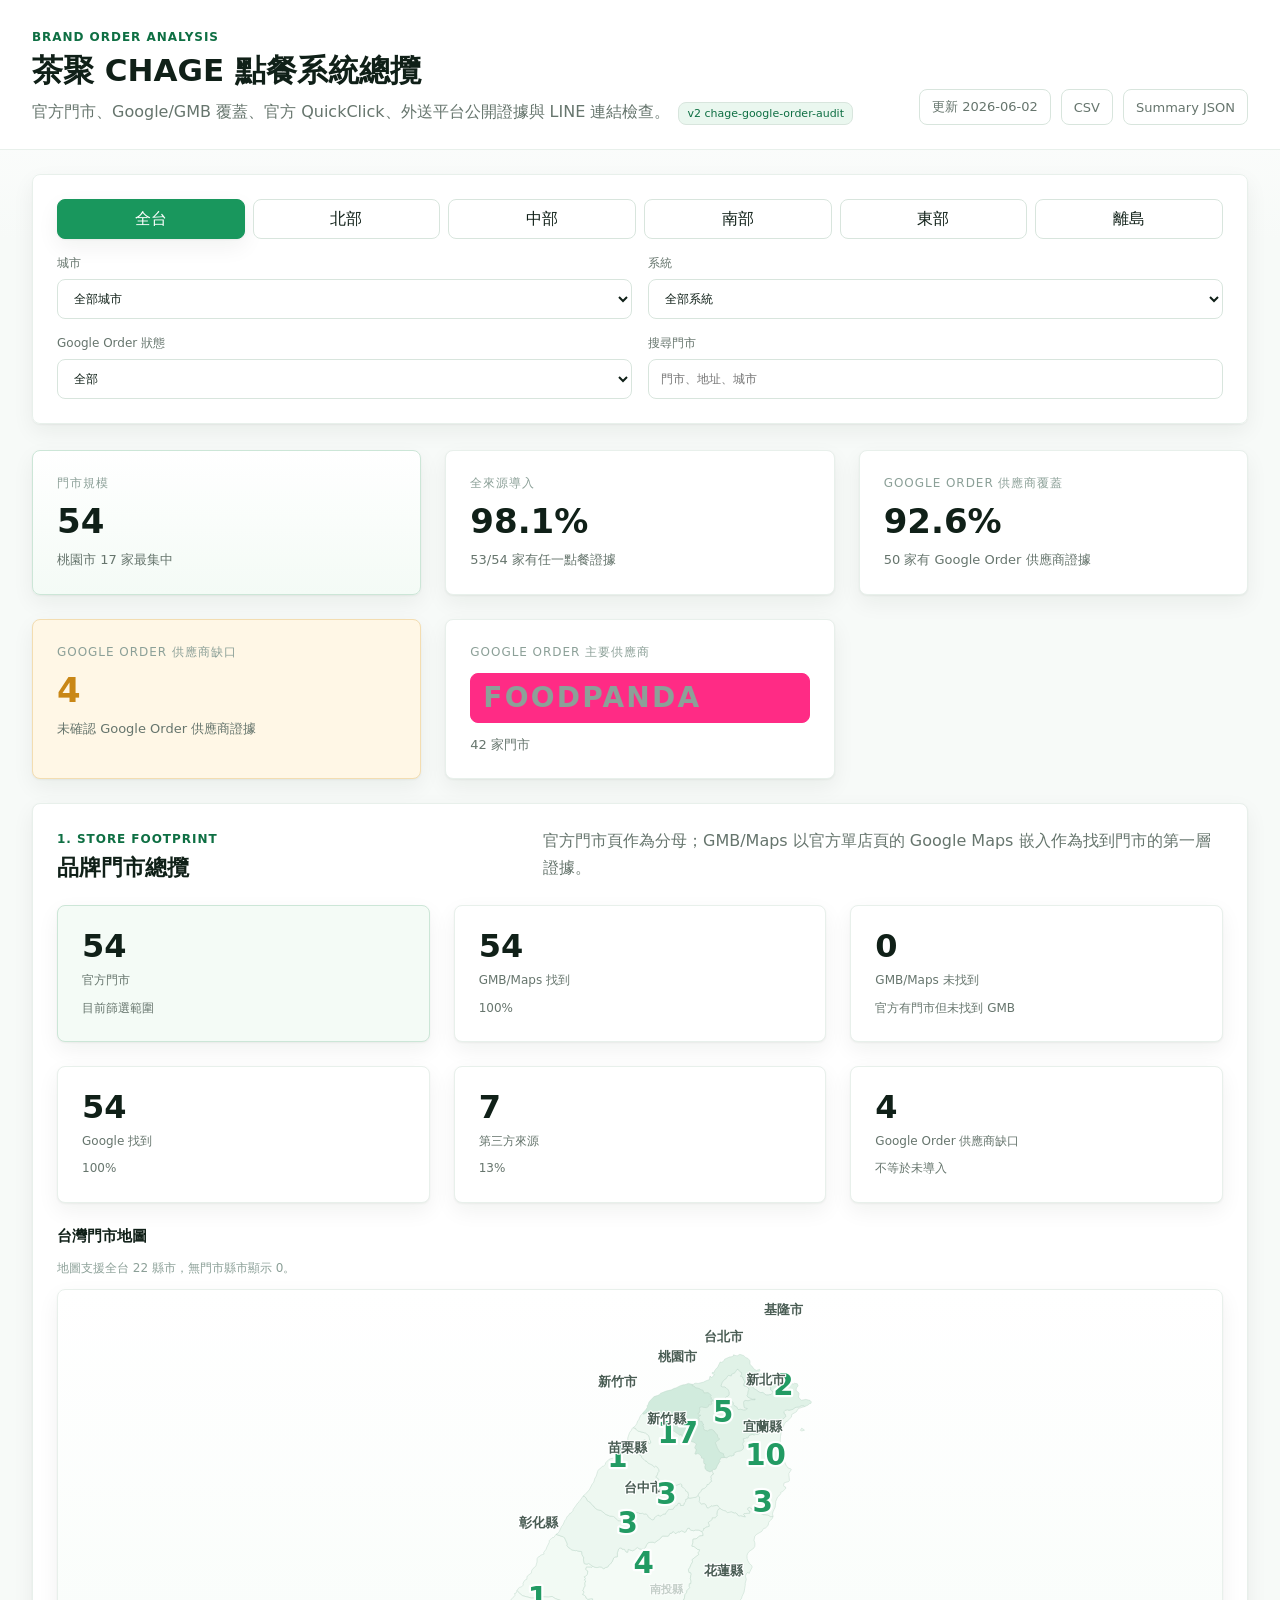
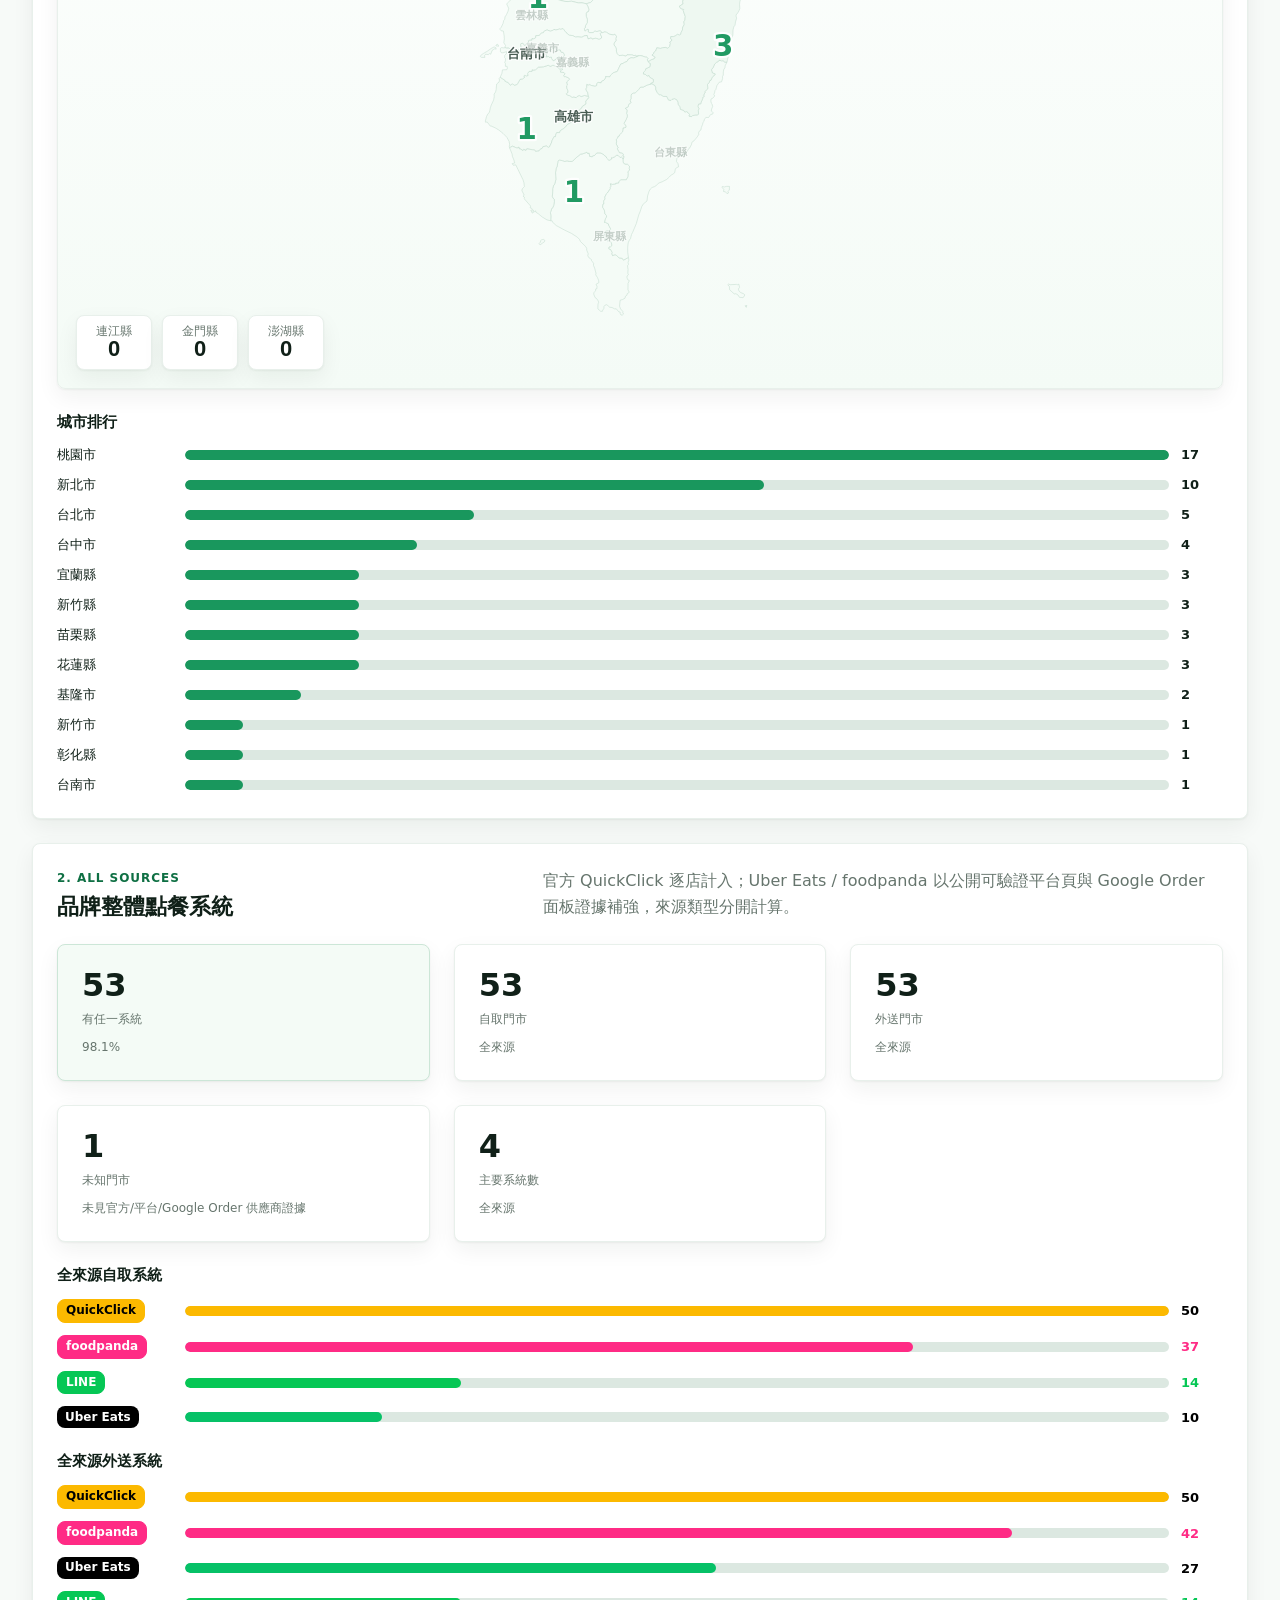
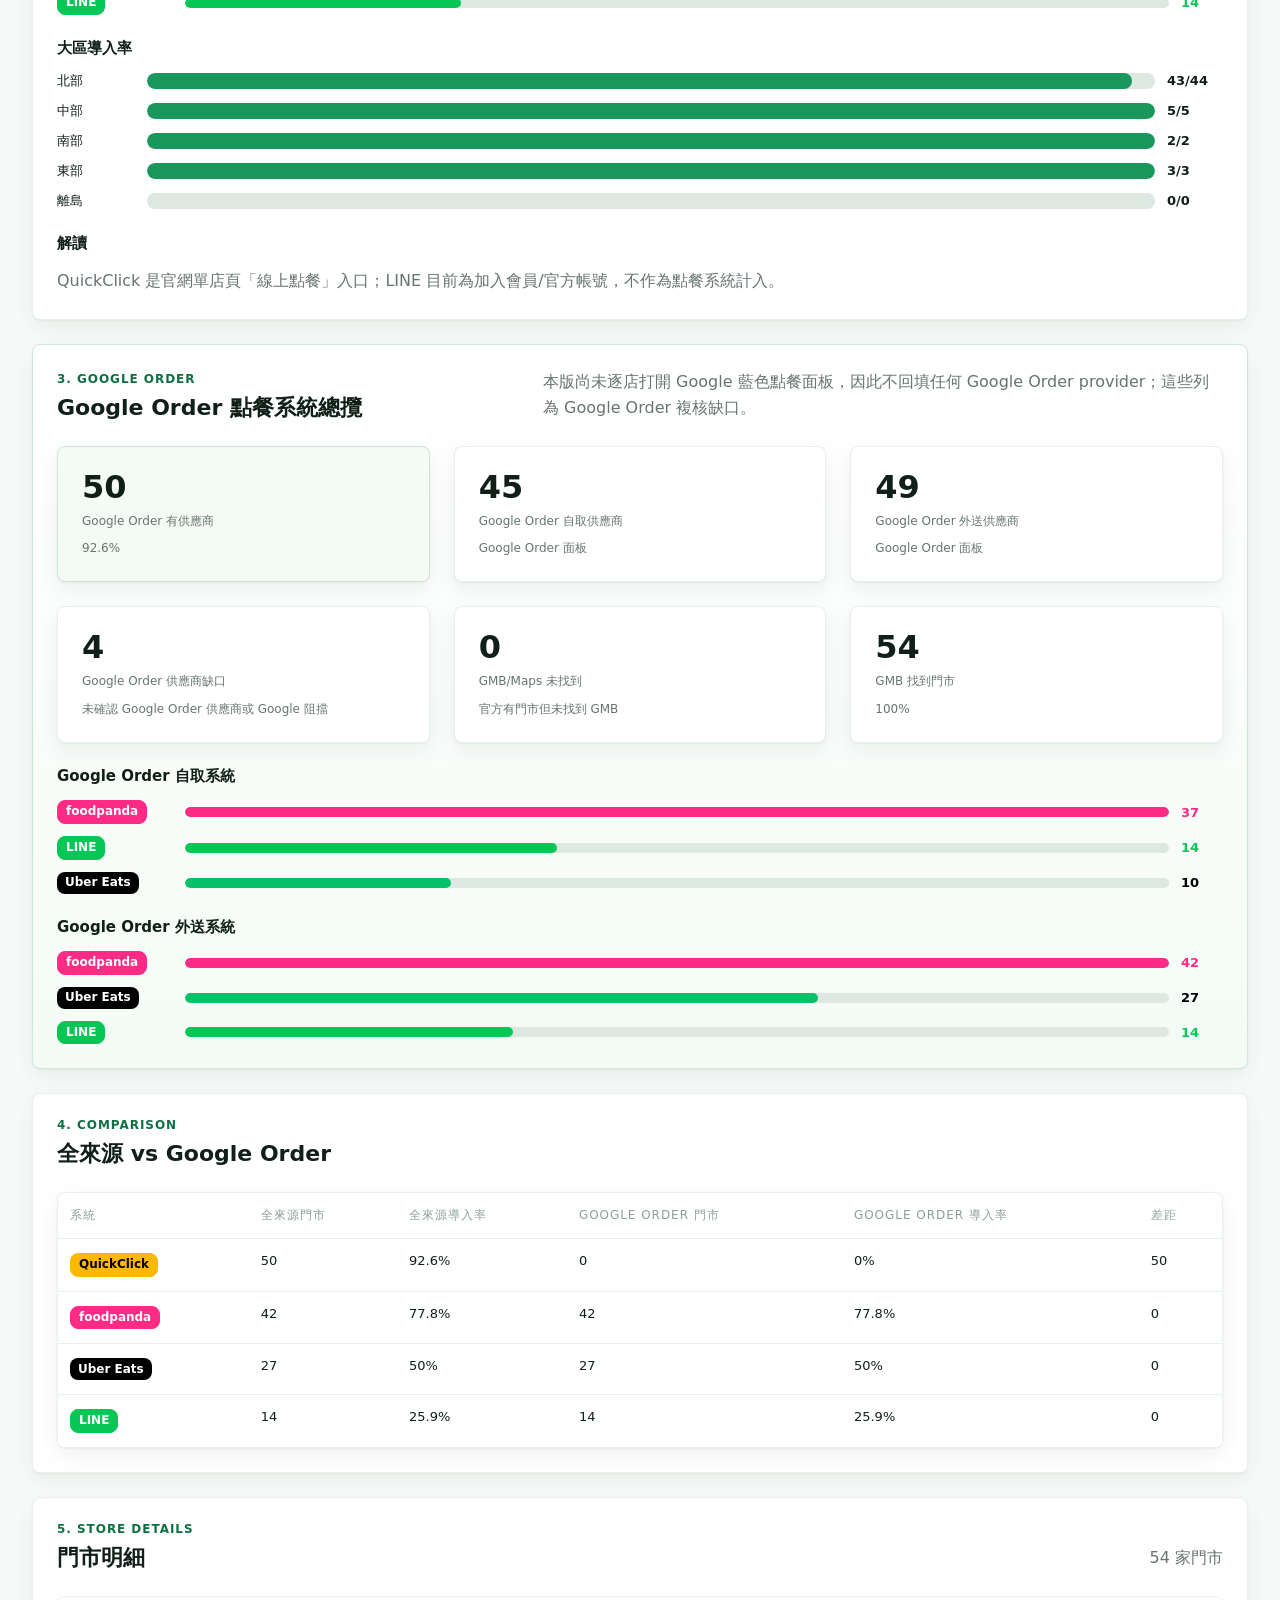
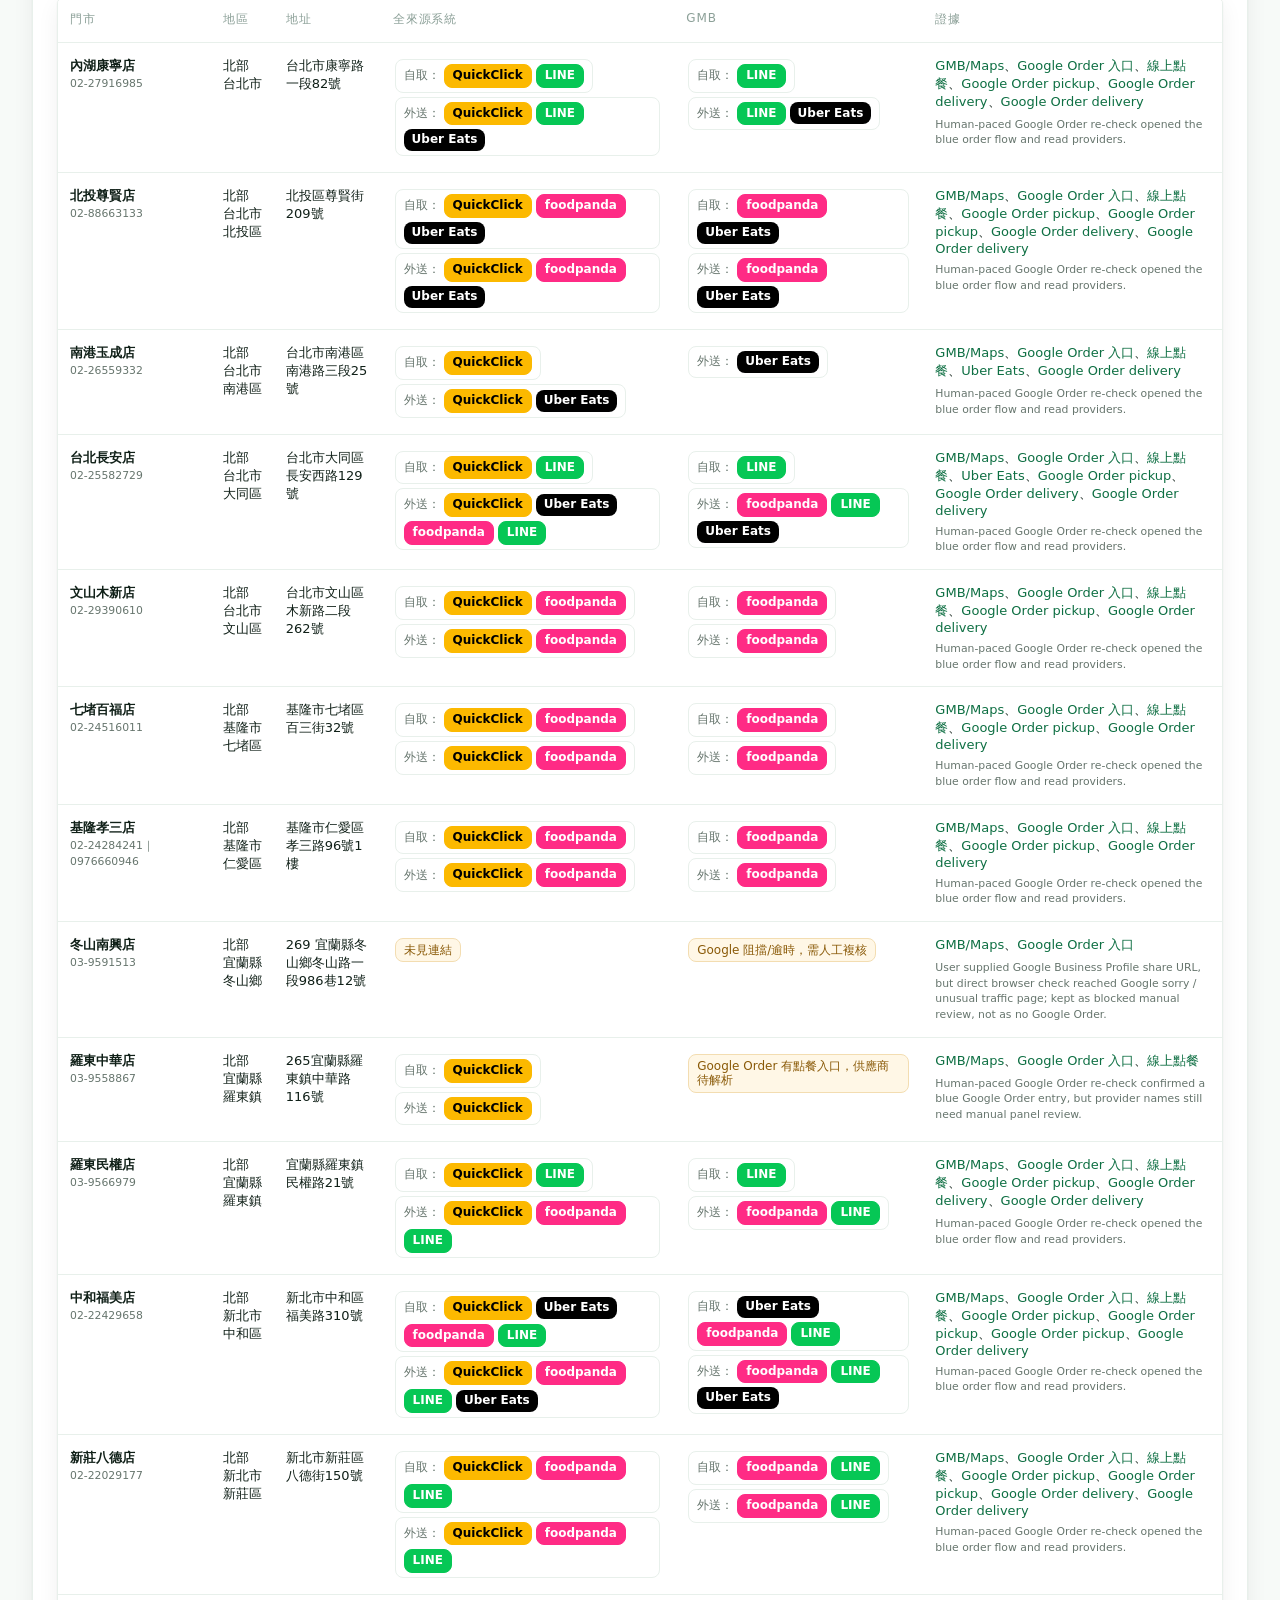
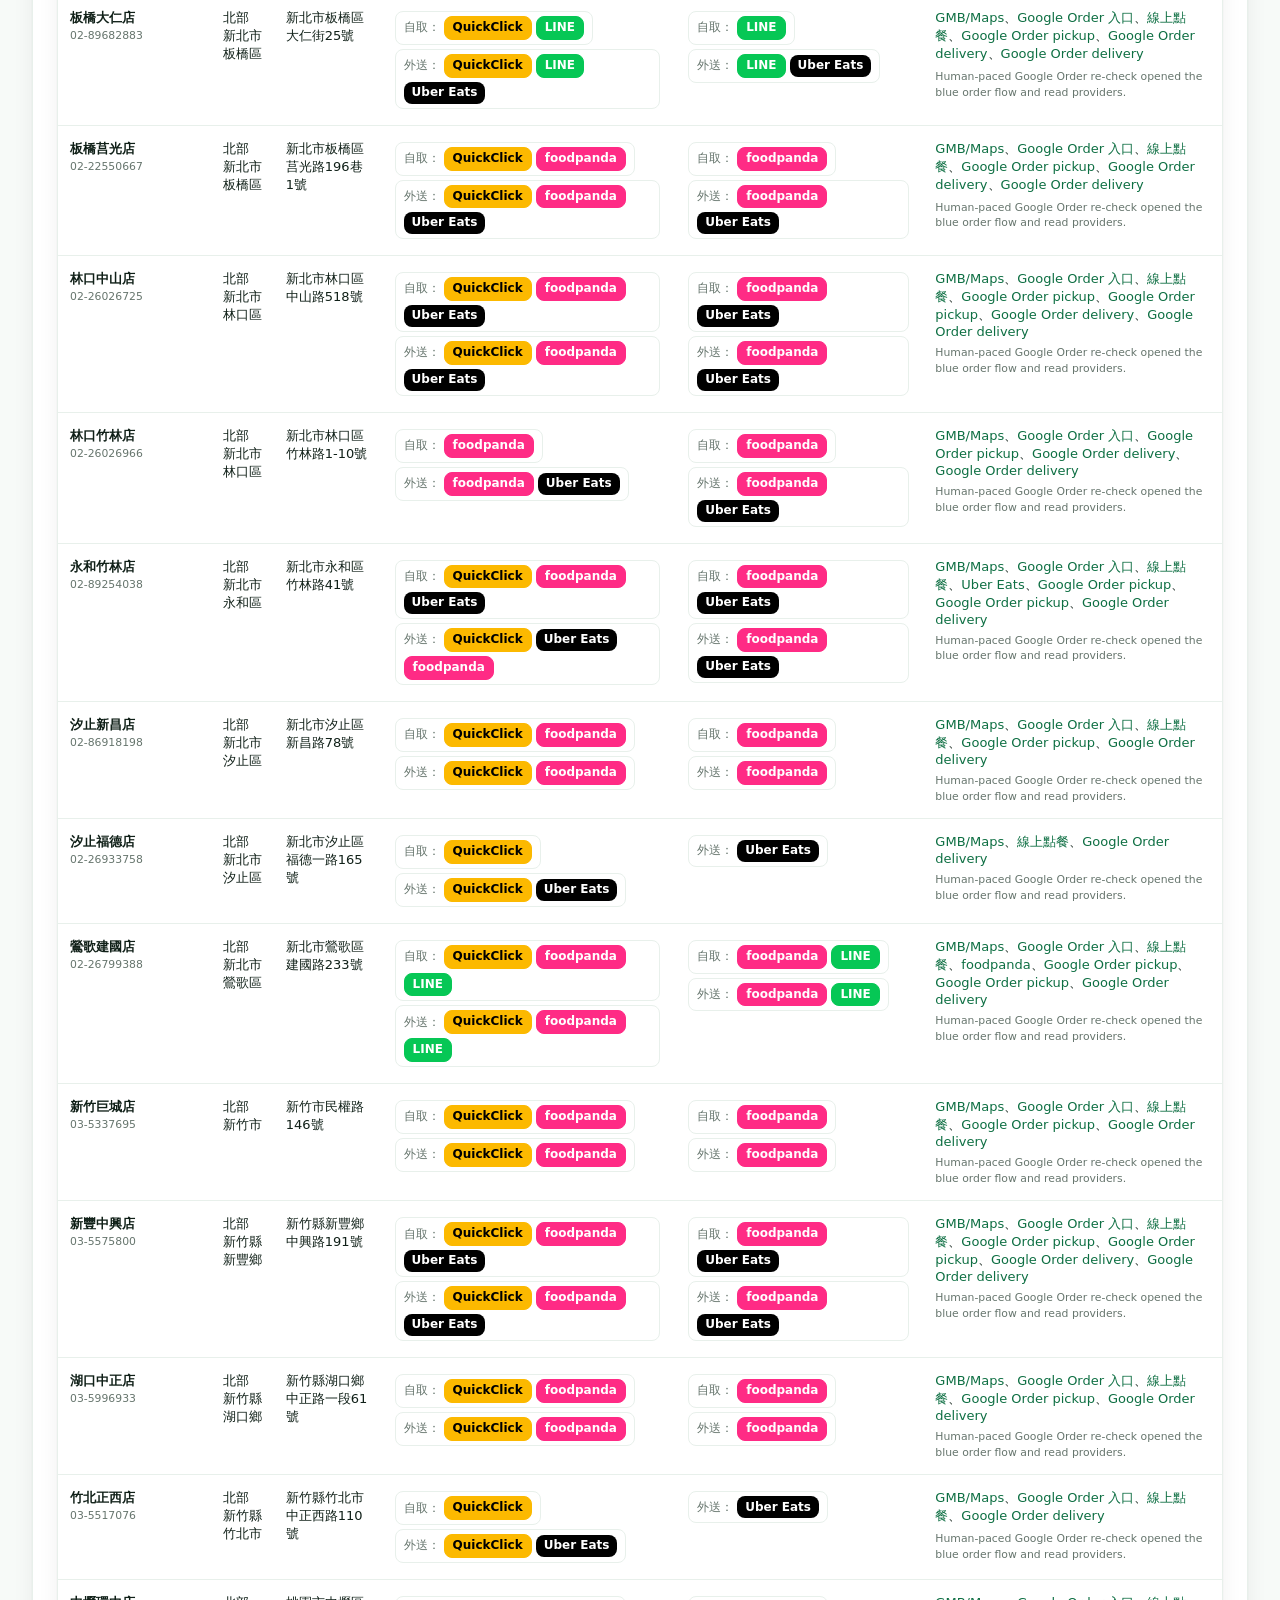
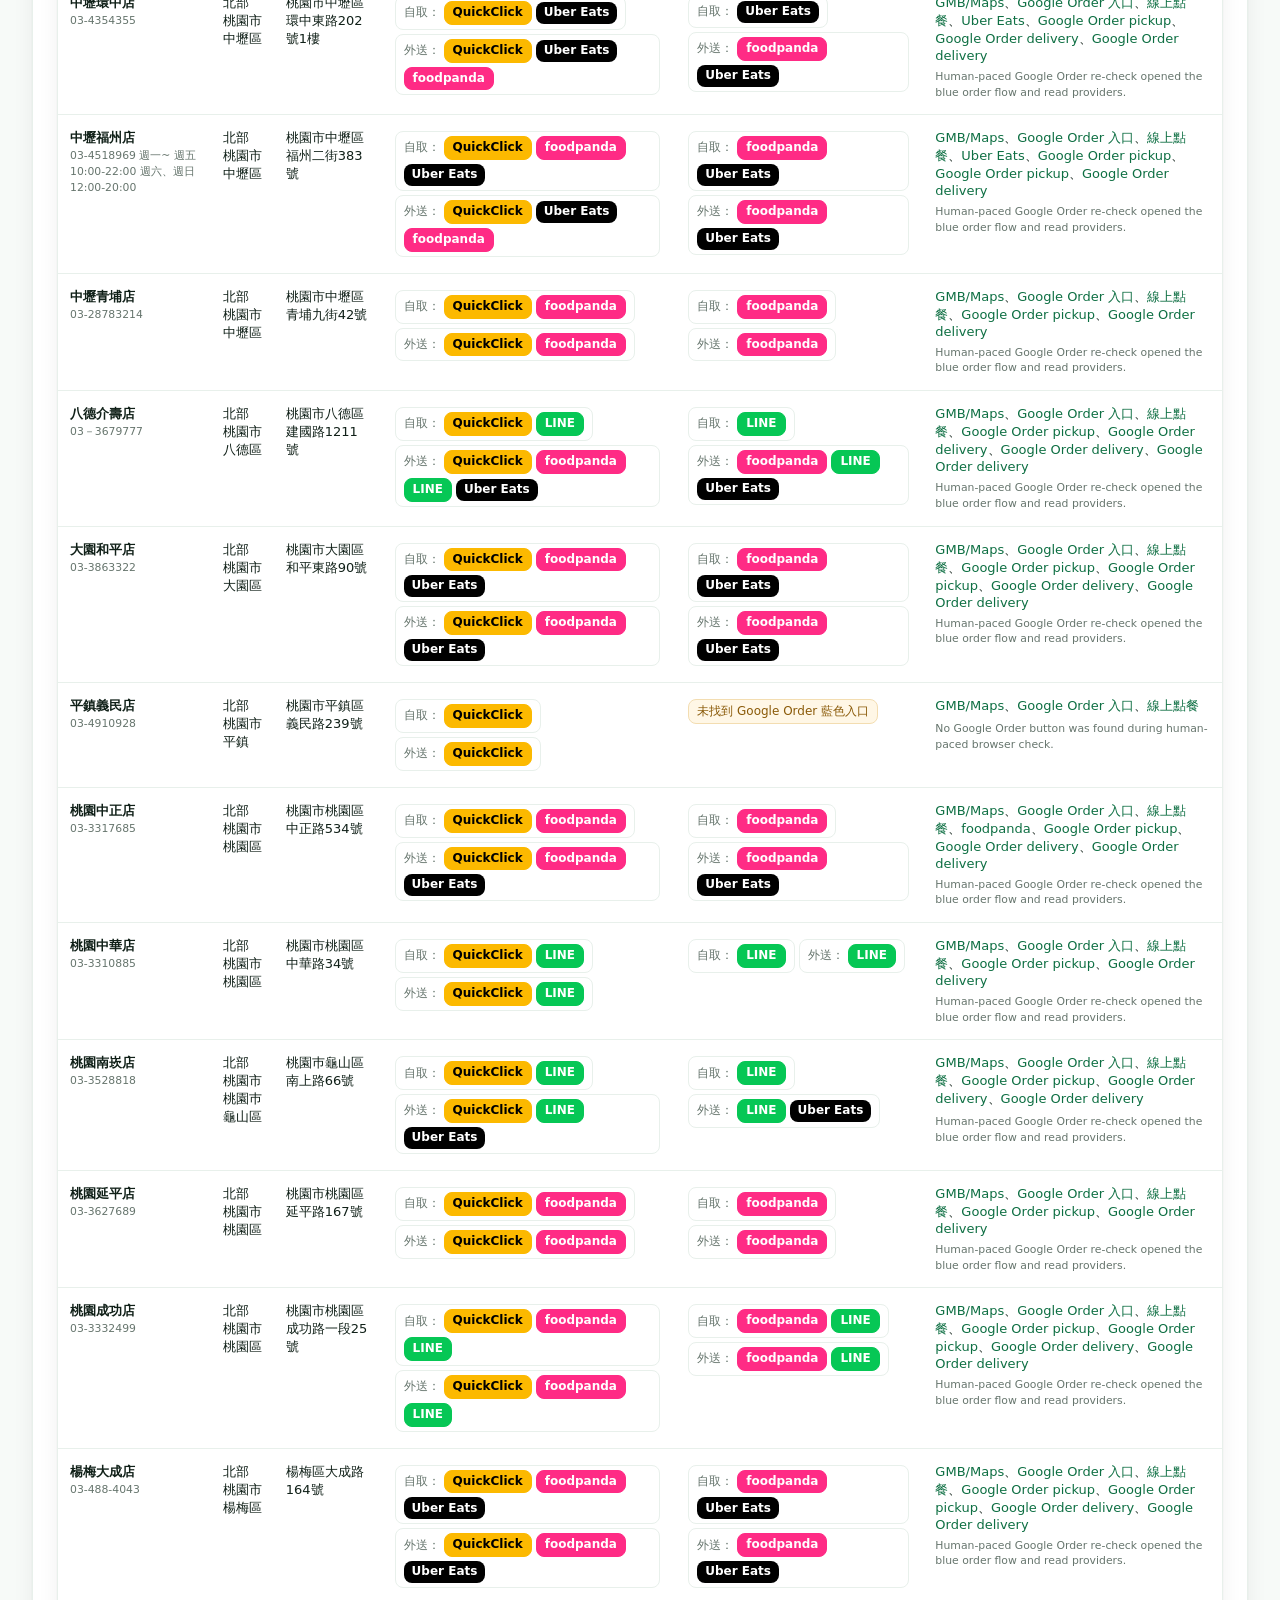
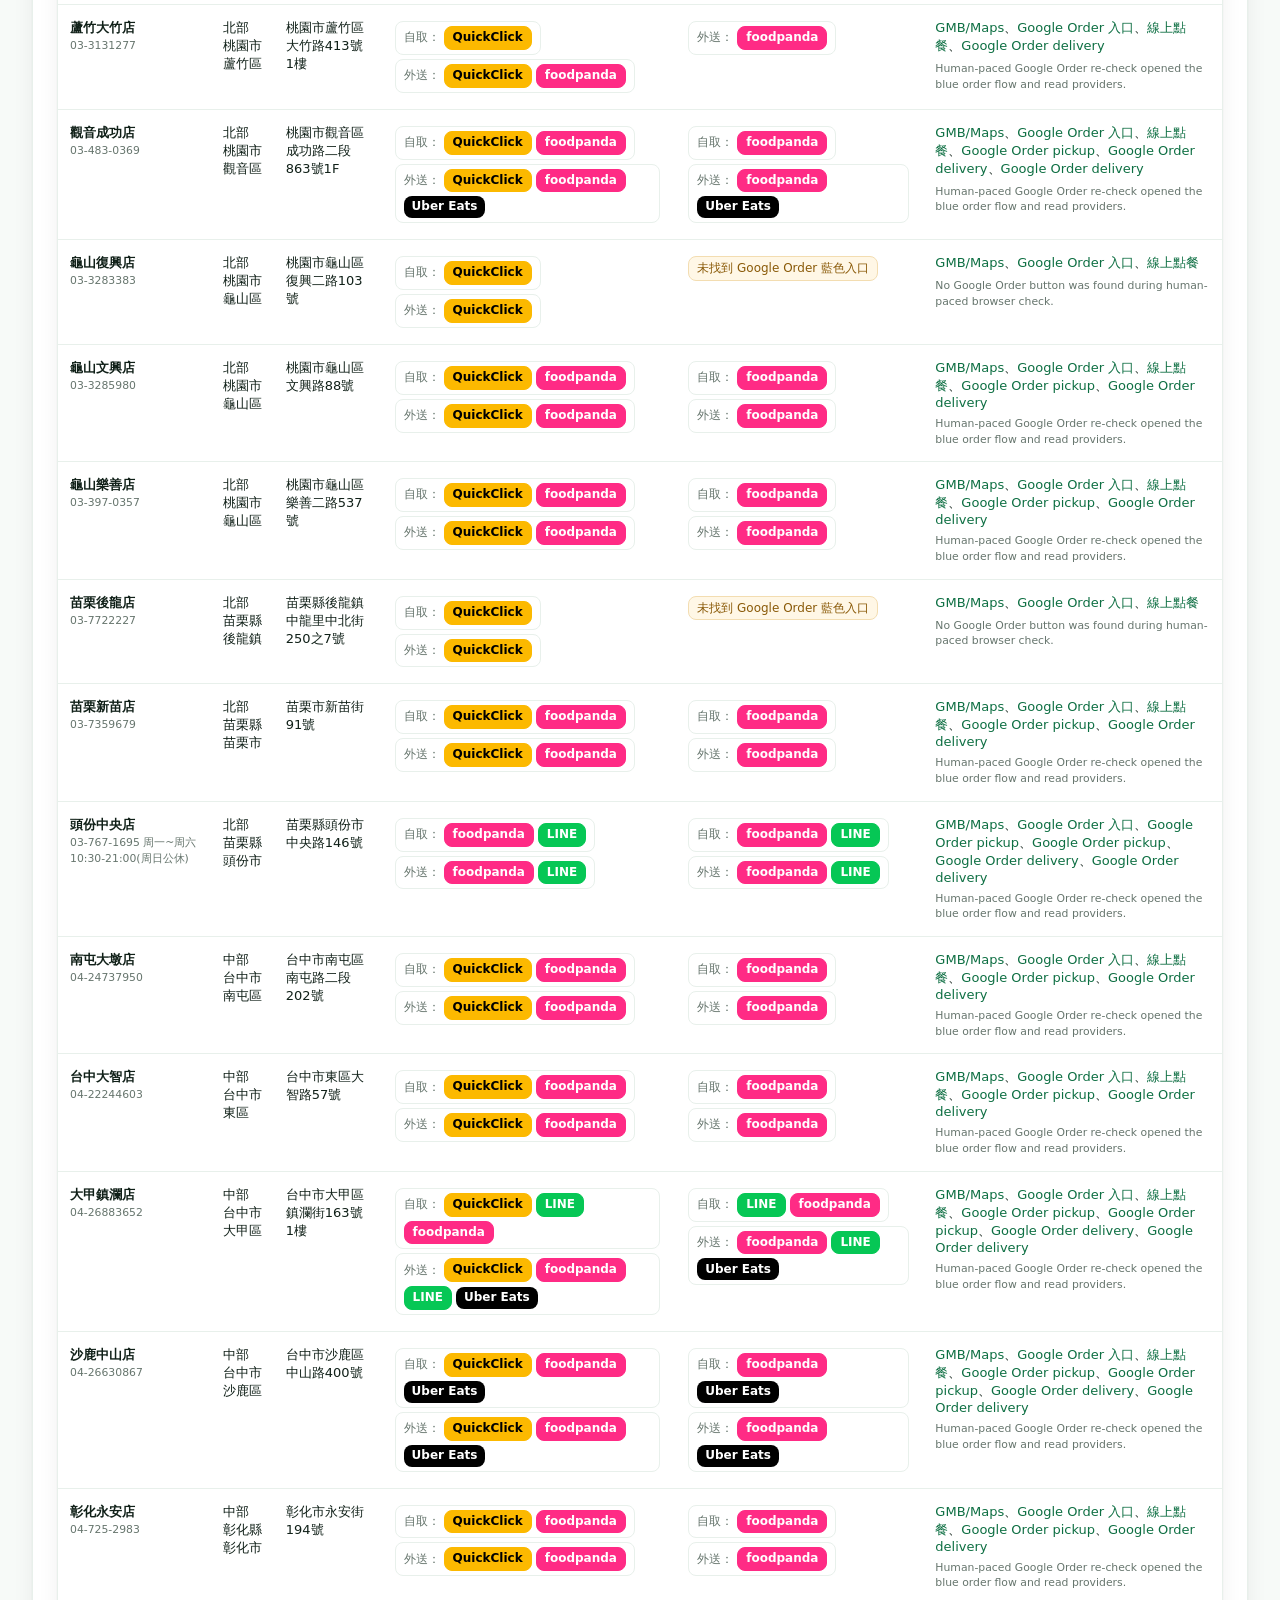
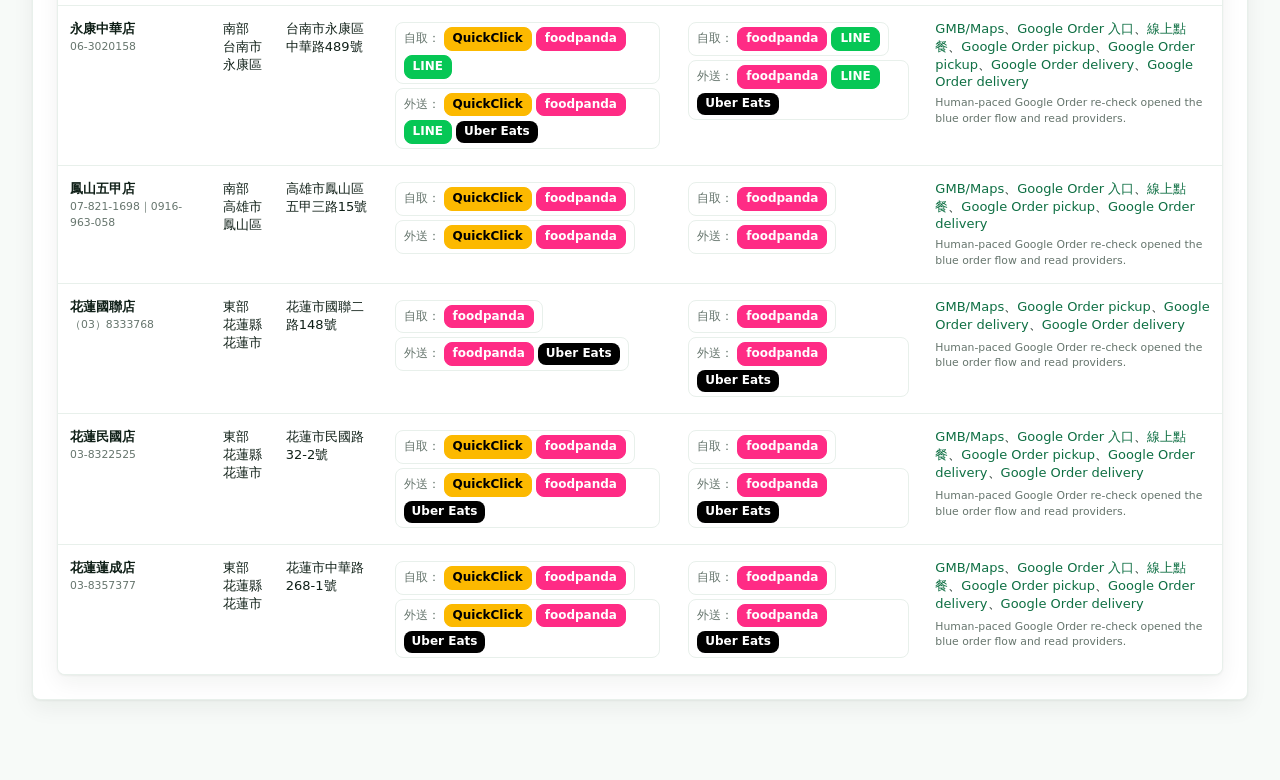
==== chage/index.html @ 1f38436b "Add CHAGE order analysis report" ====
<!doctype html>
<html lang="zh-Hant">
<head>
  <meta charset="utf-8" />
  <meta name="viewport" content="width=device-width, initial-scale=1" />
  <title>茶聚 CHAGE 點餐系統總攬</title>
  <link rel="stylesheet" href="../styles.css?v=25" />
</head>
<body>
  <header class="topbar">
    <div>
      <p class="eyebrow">Brand Order Analysis</p>
      <h1>茶聚 CHAGE 點餐系統總攬</h1>
      <p class="subhead">官方門市、Google/GMB 覆蓋、官方 QuickClick、外送平台公開證據與 LINE 連結檢查。<span class="version">v2 chage-google-order-audit</span></p>
    </div>
    <div class="meta">
      <span id="generatedAt">Loading</span>
      <a href="data/stores.csv">CSV</a>
      <a href="data/summary.json">Summary JSON</a>
    </div>
  </header>

  <main>
    <section class="controls">
      <div class="segmented" id="regionFilters"></div>
      <label>城市<select id="cityFilter"></select></label>
      <label>系統<select id="systemFilter"></select></label>
      <label>Google Order 狀態<select id="gmbFilter"><option value="all">全部</option><option value="confirmed">Google Order 有點餐</option><option value="gap">Google Order 缺口</option><option value="no_gmb_found">GMB 未找到</option></select></label>
      <label class="search">搜尋門市<input id="searchInput" type="search" placeholder="門市、地址、城市" /></label>
    </section>

    <section class="insight-strip" id="insightStrip"></section>

    <section class="panel">
      <div class="section-title">
        <div><p class="eyebrow">1. Store Footprint</p><h2>品牌門市總攬</h2></div>
        <p>官方門市頁作為分母；GMB/Maps 以官方單店頁的 Google Maps 嵌入作為找到門市的第一層證據。</p>
      </div>
      <div class="kpi-grid" id="storeKpis"></div>
      <div class="split map-layout">
        <div>
          <h3>台灣門市地圖</h3>
          <p class="map-source">地圖支援全台 22 縣市，無門市縣市顯示 0。</p>
          <div class="taiwan-map" id="taiwanMap"></div>
        </div>
        <div><h3>城市排行</h3><div class="bars" id="cityBars"></div></div>
      </div>
    </section>

    <section class="panel">
      <div class="section-title">
        <div><p class="eyebrow">2. All Sources</p><h2>品牌整體點餐系統</h2></div>
        <p>官方 QuickClick 逐店計入；Uber Eats / foodpanda 以公開可驗證平台頁與 Google Order 面板證據補強，來源類型分開計算。</p>
      </div>
      <div class="kpi-grid" id="allSourceKpis"></div>
      <div class="split">
        <div><h3>全來源自取系統</h3><div class="bars" id="pickupBars"></div></div>
        <div><h3>全來源外送系統</h3><div class="bars" id="deliveryBars"></div></div>
      </div>
      <div class="split compact">
        <div><h3>大區導入率</h3><div class="matrix" id="regionMatrix"></div></div>
        <div><h3>解讀</h3><p class="note">QuickClick 是官網單店頁「線上點餐」入口；LINE 目前為加入會員/官方帳號，不作為點餐系統計入。</p></div>
      </div>
    </section>

    <section class="panel warning">
      <div class="section-title">
        <div><p class="eyebrow">3. Google Order</p><h2>Google Order 點餐系統總攬</h2></div>
        <p>本版尚未逐店打開 Google 藍色點餐面板，因此不回填任何 Google Order provider；這些列為 Google Order 複核缺口。</p>
      </div>
      <div class="kpi-grid" id="gmbKpis"></div>
      <div class="split">
        <div><h3>Google Order 自取系統</h3><div class="bars" id="gmbPickupBars"></div></div>
        <div><h3>Google Order 外送系統</h3><div class="bars" id="gmbDeliveryBars"></div></div>
      </div>
    </section>

    <section class="panel">
      <div class="section-title"><div><p class="eyebrow">4. Comparison</p><h2>全來源 vs Google Order</h2></div></div>
      <div class="table-wrap"><table><thead><tr><th>系統</th><th>全來源門市</th><th>全來源導入率</th><th>Google Order 門市</th><th>Google Order 導入率</th><th>差距</th></tr></thead><tbody id="comparisonRows"></tbody></table></div>
    </section>

    <section class="panel">
      <div class="section-title"><div><p class="eyebrow">5. Store Details</p><h2>門市明細</h2></div><p id="detailCount"></p></div>
      <div class="table-wrap details"><table><thead><tr><th>門市</th><th>地區</th><th>地址</th><th>全來源系統</th><th>GMB</th><th>證據</th></tr></thead><tbody id="storeRows"></tbody></table></div>
    </section>
  </main>

  <script src="data-inline.js?v=1"></script>
  <script src="../taiwan-map.js?v=18"></script>
  <script src="../app.js?v=25"></script>
</body>
</html>
---- styles.css ----
* {
  box-sizing: border-box;
}

:root {
  --bg: #f7faf8;
  --surface: #ffffff;
  --surface-muted: #f3f8f5;
  --line: #e8f0eb;
  --line-strong: #d8e5dd;
  --ink: #102018;
  --muted: #66756d;
  --muted-light: #8ca098;
  --accent: #19975d;
  --accent-strong: #0e6f43;
  --accent-soft: #eaf7ef;
  --accent-wash: #f4fbf6;
  --alert: #c98716;
  --alert-soft: #fff7e6;
  --track: #dce8e1;
  --shadow-sm: 0 1px 2px rgba(16, 32, 24, .05), 0 8px 22px rgba(16, 32, 24, .06);
}

body {
  margin: 0;
  background:
    linear-gradient(180deg, #ffffff 0%, var(--bg) 240px),
    var(--bg);
  color: var(--ink);
  font-family: Inter, "Noto Sans TC", "Microsoft JhengHei", system-ui, sans-serif;
  letter-spacing: 0;
  overflow-x: hidden;
}

a {
  color: var(--accent-strong);
  text-decoration: none;
}

a:hover {
  text-decoration: underline;
}

.topbar {
  position: sticky;
  top: 0;
  z-index: 10;
  display: flex;
  align-items: flex-end;
  justify-content: space-between;
  gap: 24px;
  padding: 30px 32px 24px;
  background: rgba(255, 255, 255, .96);
  border-bottom: 1px solid var(--line);
  backdrop-filter: blur(14px);
}

.topbar > div,
.controls > *,
.segmented,
.split > *,
.kpi,
.panel {
  min-width: 0;
}

.eyebrow {
  margin: 0 0 8px;
  color: var(--accent-strong);
  font-size: 12px;
  font-weight: 700;
  letter-spacing: .08em;
  text-transform: uppercase;
}

.topbar h1 {
  margin: 0;
  color: var(--ink);
  font-size: 31px;
  font-weight: 700;
  line-height: 1.18;
  letter-spacing: 0;
}

.subhead {
  max-width: 880px;
  margin: 10px 0 0;
  color: var(--muted);
  line-height: 1.6;
  overflow-wrap: anywhere;
}

.version {
  display: inline-flex;
  align-items: center;
  margin-left: 8px;
  padding: 2px 8px;
  border: 1px solid var(--line-strong);
  border-radius: 8px;
  background: var(--accent-soft);
  color: var(--accent-strong);
  font-size: 11px;
}

.meta {
  display: flex;
  align-items: center;
  justify-content: flex-end;
  gap: 10px;
  flex-wrap: wrap;
  min-width: 300px;
  font-size: 13px;
}

.meta span,
.meta a {
  display: inline-flex;
  align-items: center;
  min-height: 36px;
  padding: 8px 12px;
  border: 1px solid var(--line-strong);
  border-radius: 8px;
  background: #fff;
  color: var(--muted);
}

main {
  width: min(100%, 1680px);
  margin: 0 auto;
  padding: 24px 32px 56px;
}

.controls {
  position: sticky;
  top: 95px;
  z-index: 8;
  display: grid;
  grid-template-columns: minmax(280px, 2fr) repeat(3, minmax(170px, 1fr)) minmax(260px, 1.4fr);
  gap: 16px;
  align-items: end;
  margin-bottom: 26px;
  padding: 24px;
  border: 1px solid var(--line);
  border-radius: 8px;
  background: rgba(255, 255, 255, .98);
  box-shadow: var(--shadow-sm);
  backdrop-filter: blur(12px);
}

.segmented {
  display: grid;
  grid-template-columns: repeat(6, minmax(0, 1fr));
  gap: 8px;
}

.segmented button,
.controls select,
.controls input {
  width: 100%;
  min-width: 0;
  height: 40px;
  border: 1px solid var(--line-strong);
  border-radius: 8px;
  background: #fff;
  color: var(--ink);
  font: inherit;
}

.segmented button {
  padding: 0 10px;
  cursor: pointer;
}

.segmented button.active {
  border-color: var(--accent);
  background: var(--accent);
  color: #fff;
  box-shadow: var(--shadow-sm);
}

.controls label {
  display: flex;
  flex-direction: column;
  gap: 7px;
  color: var(--muted);
  font-size: 12px;
  font-weight: 500;
}

.controls select,
.controls input {
  padding: 0 12px;
}

.insight-strip {
  display: grid;
  grid-template-columns: 1.05fr 1fr 1fr 1fr 1fr;
  gap: 24px;
  margin: 0 0 24px;
}

.insight-strip article,
.panel,
.kpi,
.table-wrap {
  border: 1px solid var(--line);
  border-radius: 8px;
  background: #fff;
  box-shadow: var(--shadow-sm);
}

.insight-strip article:first-child {
  border-color: #cce6d7;
  background: linear-gradient(180deg, #ffffff 0%, var(--accent-wash) 100%);
}

.insight-strip article {
  min-height: 126px;
  padding: 24px;
}

.insight-strip span {
  display: block;
  color: var(--muted-light);
  font-size: 12px;
  font-weight: 500;
  letter-spacing: .08em;
  text-transform: uppercase;
}

.insight-strip strong {
  display: block;
  margin-top: 12px;
  color: var(--ink);
  font-size: 34px;
  font-weight: 600;
  line-height: 1;
  letter-spacing: 0;
}

.insight-strip strong .platform-chip {
  min-height: 38px;
  padding: 8px 12px;
  font-size: 28px;
  font-weight: 700;
}

.insight-strip p {
  margin: 12px 0 0;
  color: var(--muted);
  font-size: 13px;
  line-height: 1.5;
}

.insight-strip .warn {
  border-color: #f3ddb1;
  background: var(--alert-soft);
}

.insight-strip .warn strong {
  color: var(--alert);
}

.panel {
  margin: 0 0 24px;
  padding: 24px;
}

.panel.warning {
  border-color: #cce6d7;
  background: linear-gradient(180deg, #ffffff 0%, var(--accent-wash) 100%);
}

.section-title {
  display: flex;
  align-items: flex-end;
  justify-content: space-between;
  gap: 24px;
  margin-bottom: 24px;
}

.section-title h2 {
  margin: 0;
  color: var(--ink);
  font-size: 22px;
  font-weight: 700;
  line-height: 1.25;
}

.section-title p:last-child {
  max-width: 680px;
  margin: 0;
  color: var(--muted);
  line-height: 1.65;
}

.kpi-grid {
  display: grid;
  grid-template-columns: repeat(6, minmax(0, 1fr));
  gap: 24px;
  margin-bottom: 24px;
}

.kpi {
  min-height: 112px;
  padding: 24px;
}

.kpi:first-child {
  border-color: #cce6d7;
  background: var(--accent-wash);
}

.kpi strong {
  display: block;
  color: var(--ink);
  font-size: 32px;
  font-weight: 600;
  line-height: 1;
  letter-spacing: 0;
}

.kpi span {
  display: block;
  margin-top: 10px;
  color: var(--muted);
  font-size: 12px;
  line-height: 1.45;
}

.split {
  display: grid;
  grid-template-columns: minmax(0, 1.1fr) minmax(0, .9fr);
  gap: 24px;
}

.split h3 {
  margin: 0 0 14px;
  color: var(--ink);
  font-size: 15px;
  font-weight: 700;
}

.map-layout {
  grid-template-columns: minmax(620px, 1.45fr) minmax(320px, .55fr);
  align-items: start;
}

.map-source {
  margin: 0 0 12px;
  color: var(--muted-light);
  font-size: 12px;
}

.taiwan-map {
  position: relative;
  min-height: 760px;
  overflow: hidden;
  border: 1px solid var(--line);
  border-radius: 8px;
  background:
    linear-gradient(180deg, #ffffff 0%, #f4fbf6 100%);
  box-shadow: var(--shadow-sm);
}

.taiwan-map svg {
  position: absolute;
  top: 10px;
  left: 50%;
  width: 92%;
  height: 720px;
  transform: translateX(-50%);
  opacity: .96;
}

.map-outline path {
  fill: color-mix(in srgb, #f4fbf6 calc(100% - var(--i, 0) * 42%), #9fd6b8 calc(var(--i, 0) * 42%));
  stroke: #b8d4c5;
  stroke-width: .45;
  vector-effect: non-scaling-stroke;
}

.county-node {
  cursor: pointer;
}

.county-node.dimmed {
  opacity: .25;
}

.county-node.dimmed .map-label,
.map-label-node.dimmed .map-label {
  opacity: .5;
}

.county-node.no-count .map-label,
.map-label-node.no-count .map-label {
  opacity: .55;
}

.county-node:hover path,
.county-node.active path {
  fill: #ccebd8;
  stroke: var(--accent);
  stroke-width: .9;
}

.map-label {
  pointer-events: none;
}

.map-label text {
  text-anchor: middle;
  paint-order: stroke;
  stroke: rgba(255, 255, 255, .94);
  stroke-linejoin: round;
}

.map-city {
  display: block;
  fill: #42564d;
  font-size: 1.36px;
  font-weight: 650;
  stroke-width: .26px;
}

.zero-city {
  fill: #9aa9a1;
  font-size: 1.18px;
  font-weight: 600;
  stroke-width: .22px;
}

.map-count {
  fill: var(--accent);
  font-size: 3.1px;
  font-weight: 700;
  stroke-width: .48px;
}

.county-node.top-count .map-count,
.county-node.active .map-count,
.county-node:hover .map-count,
.map-label-node.top-count .map-count,
.map-label-node.active .map-count {
  fill: var(--accent);
  stroke: rgba(255, 255, 255, .98);
}

.county-node.active .map-city,
.county-node:hover .map-city,
.map-label-node.active .map-city {
  fill: var(--ink);
}

.county-node.active .map-city,
.map-label-node.active .map-city {
  font-size: 1.72px;
}

.county-node.active .map-count,
.map-label-node.active .map-count {
  font-size: 3.7px;
}

.island-strip {
  position: absolute;
  left: 18px;
  bottom: 18px;
  display: flex;
  gap: 10px;
  flex-wrap: wrap;
  max-width: 330px;
}

.island-chip {
  min-width: 76px;
  padding: 9px 10px;
  border: 1px solid var(--line);
  border-radius: 8px;
  background: #fff;
  box-shadow: var(--shadow-sm);
  color: var(--muted);
  text-align: center;
  cursor: pointer;
}

.island-chip.dimmed {
  opacity: .35;
}

.island-chip span {
  display: block;
  font-size: 12px;
  line-height: 1.1;
}

.island-chip strong {
  display: block;
  color: var(--ink);
  font-size: 22px;
  font-weight: 600;
  line-height: 1;
}

.island-chip.active {
  border-color: var(--accent);
  color: var(--ink);
  outline: 2px solid #ccebd8;
}

.island-chip.active strong,
.island-chip.has-count strong {
  color: var(--accent);
}

.county-card {
  position: absolute;
  left: calc(var(--x) * 1%);
  top: calc(var(--y) * 1%);
  min-width: 74px;
  padding: 9px 10px;
  transform: translate(-50%, -50%);
  border: 1px solid var(--line);
  border-radius: 8px;
  background: #fff;
  box-shadow: var(--shadow-sm);
  color: var(--muted);
  text-align: center;
  cursor: pointer;
  transition: transform .15s, border-color .15s, opacity .15s;
}

.county-card span {
  display: block;
  font-size: 12px;
  line-height: 1.1;
}

.county-card strong {
  display: block;
  color: var(--ink);
  font-size: 23px;
  font-weight: 600;
  line-height: 1;
}

.county-card.has-count strong {
  color: var(--accent);
}

.county-card.top-count,
.county-card.active {
  border-color: var(--accent);
  outline: 2px solid #ccebd8;
  color: var(--ink);
}

.county-card:hover {
  transform: translate(-50%, -53%);
  border-color: var(--accent);
}

.bars,
.matrix {
  display: flex;
  flex-direction: column;
  gap: 12px;
}

.bar-row {
  display: grid;
  grid-template-columns: 116px minmax(120px, 1fr) 42px;
  gap: 12px;
  align-items: center;
  color: var(--ink);
  font-size: 13px;
}

.bar-row span {
  min-width: 0;
  overflow: hidden;
  text-overflow: ellipsis;
  white-space: nowrap;
}

.bar-track {
  height: 10px;
  overflow: hidden;
  border-radius: 8px;
  background: var(--track);
}

.bar-fill,
.bar-fill.alt {
  height: 100%;
  border-radius: 8px;
  background: var(--accent);
}

.platform-row.platform-brand-nidin .bar-fill {
  background: #0098ff;
}

.platform-row.platform-brand-uber-eats .bar-fill {
  background: #06c167;
}

.platform-row.platform-brand-foodpanda .bar-fill {
  background: #ff2b85;
}

.platform-row.platform-brand-line .bar-fill {
  background: #06c755;
}

.platform-row.platform-brand-quickclick .bar-fill {
  background: #fcb900;
}

.platform-row.platform-brand-nidin b {
  color: #0098ff;
}

.platform-row.platform-brand-uber-eats b {
  color: #000000;
}

.platform-row.platform-brand-foodpanda b {
  color: #ff2b85;
}

.platform-row.platform-brand-line b {
  color: #06c755;
}

.platform-row.platform-brand-quickclick b {
  color: #000000;
}

.matrix-row {
  display: grid;
  grid-template-columns: 78px minmax(120px, 1fr) 56px;
  gap: 12px;
  align-items: center;
  font-size: 13px;
}

.matrix-track {
  height: 16px;
  overflow: hidden;
  border-radius: 8px;
  background: var(--track);
}

.matrix-fill {
  height: 100%;
  border-radius: 8px;
  background: var(--accent);
}

.compact {
  margin-top: 24px;
}

.note,
.muted {
  margin: 0;
  color: var(--muted);
  line-height: 1.75;
}

.table-wrap {
  overflow: auto;
}

table {
  width: 100%;
  border-collapse: separate;
  border-spacing: 0;
  background: #fff;
  font-size: 13px;
}

th,
td {
  padding: 14px 12px;
  border-bottom: 1px solid var(--line);
  text-align: left;
  vertical-align: top;
}

th {
  position: sticky;
  top: 0;
  z-index: 1;
  background: #fff;
  color: var(--muted-light);
  font-size: 12px;
  font-weight: 500;
  letter-spacing: .08em;
  text-transform: uppercase;
}

tbody tr:hover {
  background: var(--surface-muted);
}

tr:last-child td {
  border-bottom: 0;
}

td small {
  color: var(--muted);
}

.review-note {
  display: block;
  max-width: 620px;
  margin-top: 6px;
  color: var(--muted);
  line-height: 1.45;
}

.pill {
  display: inline-flex;
  align-items: center;
  margin: 2px;
  padding: 4px 8px;
  border: 1px solid var(--line);
  border-radius: 8px;
  background: var(--accent-wash);
  color: var(--ink);
  font-size: 12px;
  line-height: 1.2;
}

.mode-pill {
  display: inline-flex;
  align-items: center;
  flex-wrap: wrap;
  gap: 4px;
  margin: 2px;
  padding: 4px 8px;
  border: 1px solid var(--line);
  border-radius: 8px;
  background: #fff;
  color: var(--muted);
  font-size: 12px;
  line-height: 1.3;
}

.mode-pill.gap {
  border-color: #f3ddb1;
  background: var(--alert-soft);
}

.platform-logo,
.platform-chip {
  display: inline-flex;
  align-items: center;
  justify-content: center;
  max-width: 100%;
  min-height: 22px;
  padding: 4px 8px;
  border-radius: 8px;
  background: #f3f8f5;
  color: var(--ink);
  font-size: 12px;
  font-weight: 700;
  line-height: 1.15;
  white-space: nowrap;
}

.platform-logo {
  min-width: 76px;
  border-radius: 8px;
  font-weight: 800;
  letter-spacing: 0;
}

.platform-logo.platform-nidin {
  background: #0098ff;
  color: #ffffff;
  border: 1px solid #0098ff;
}

.platform-logo.platform-uber-eats {
  background: #000000;
  color: #ffffff;
}

.platform-logo.platform-uber-eats::first-letter {
  color: #06c167;
}

.platform-logo.platform-foodpanda {
  background: #ff2b85;
  color: #ffffff;
  border: 1px solid #ff2b85;
  text-transform: lowercase;
}

.platform-logo.platform-line {
  background: #06c755;
  color: #ffffff;
  border: 1px solid #06c755;
}

.platform-logo.platform-quickclick {
  background: #fcb900;
  color: #000000;
  border: 1px solid #fcb900;
}

.platform-nidin {
  background: #0098ff;
  color: #ffffff;
  border: 1px solid #0098ff;
}

.platform-uber-eats {
  background: #000000;
  color: #ffffff;
}

.platform-foodpanda {
  background: #ff2b85;
  color: #ffffff;
  border: 1px solid #ff2b85;
}

.platform-line {
  background: #06c755;
  color: #ffffff;
  border: 1px solid #06c755;
}

.platform-quickclick {
  background: #fcb900;
  color: #000000;
  border: 1px solid #fcb900;
}

.pill.market {
  border-color: #cce6d7;
  background: var(--accent-soft);
  color: var(--accent-strong);
}

.pill.gap {
  border-color: #f3ddb1;
  background: var(--alert-soft);
  color: #8a5a08;
}

.details table {
  min-width: 980px;
}

@media (max-width: 1280px) {
  .controls {
    position: static;
    grid-template-columns: 1fr 1fr;
  }

  .segmented {
    grid-column: 1 / -1;
  }

  .insight-strip,
  .kpi-grid {
    grid-template-columns: repeat(3, minmax(0, 1fr));
  }

  .map-layout,
  .split {
    grid-template-columns: 1fr;
  }

  .taiwan-map {
    min-height: 700px;
  }

  .taiwan-map svg {
    width: 90%;
    height: 680px;
  }
}

@media (max-width: 760px) {
  .topbar {
    position: static;
    display: block;
    padding: 20px 16px;
  }

  .topbar h1 {
    font-size: 24px;
  }

  .subhead {
    font-size: 14px;
  }

  .meta {
    justify-content: flex-start;
    min-width: 0;
    margin-top: 16px;
  }

  .meta span,
  .meta a {
    min-height: 34px;
    padding: 7px 10px;
  }

  main {
    padding: 16px;
  }

  .controls {
    grid-template-columns: 1fr;
    gap: 16px;
    padding: 20px;
  }

  .segmented {
    grid-template-columns: 1fr;
  }

  .insight-strip,
  .kpi-grid {
    grid-template-columns: 1fr;
    gap: 16px;
  }

  .insight-strip article {
    min-height: 112px;
    padding: 18px;
  }

  .insight-strip strong {
    font-size: 26px;
  }

  .panel {
    padding: 20px;
  }

  .section-title {
    display: block;
  }

  .section-title h2 {
    font-size: 20px;
  }

  .section-title p:last-child {
    margin-top: 10px;
    font-size: 14px;
  }

  .kpi {
    min-height: 92px;
    padding: 18px;
  }

  .kpi strong {
    font-size: 26px;
  }

  .taiwan-map {
    min-height: 570px;
  }

  .taiwan-map svg {
    top: 8px;
    width: 98%;
    height: 550px;
  }

  .island-strip {
    left: 10px;
    right: 10px;
    bottom: 10px;
    max-width: none;
  }

  .island-chip {
    min-width: 64px;
    padding: 7px 8px;
  }

  .island-chip strong {
    font-size: 18px;
  }

  .county-card {
    min-width: 50px;
    padding: 6px;
  }

  .county-card span {
    font-size: 10px;
  }

  .county-card strong {
    font-size: 16px;
  }

  .bar-row {
    grid-template-columns: 96px minmax(90px, 1fr) 32px;
    gap: 8px;
  }

  .details table {
    min-width: 780px;
  }
}

@media (max-width: 420px) {
  .topbar h1 {
    font-size: 22px;
  }

  .controls {
    padding: 16px;
  }

  .segmented button,
  .controls select,
  .controls input {
    height: 38px;
  }

  .taiwan-map {
    min-height: 540px;
  }
}

@media (max-width: 520px) {
  .topbar,
  main {
    width: min(100%, 390px);
    max-width: 100%;
    margin-left: 0;
    margin-right: 0;
  }
}
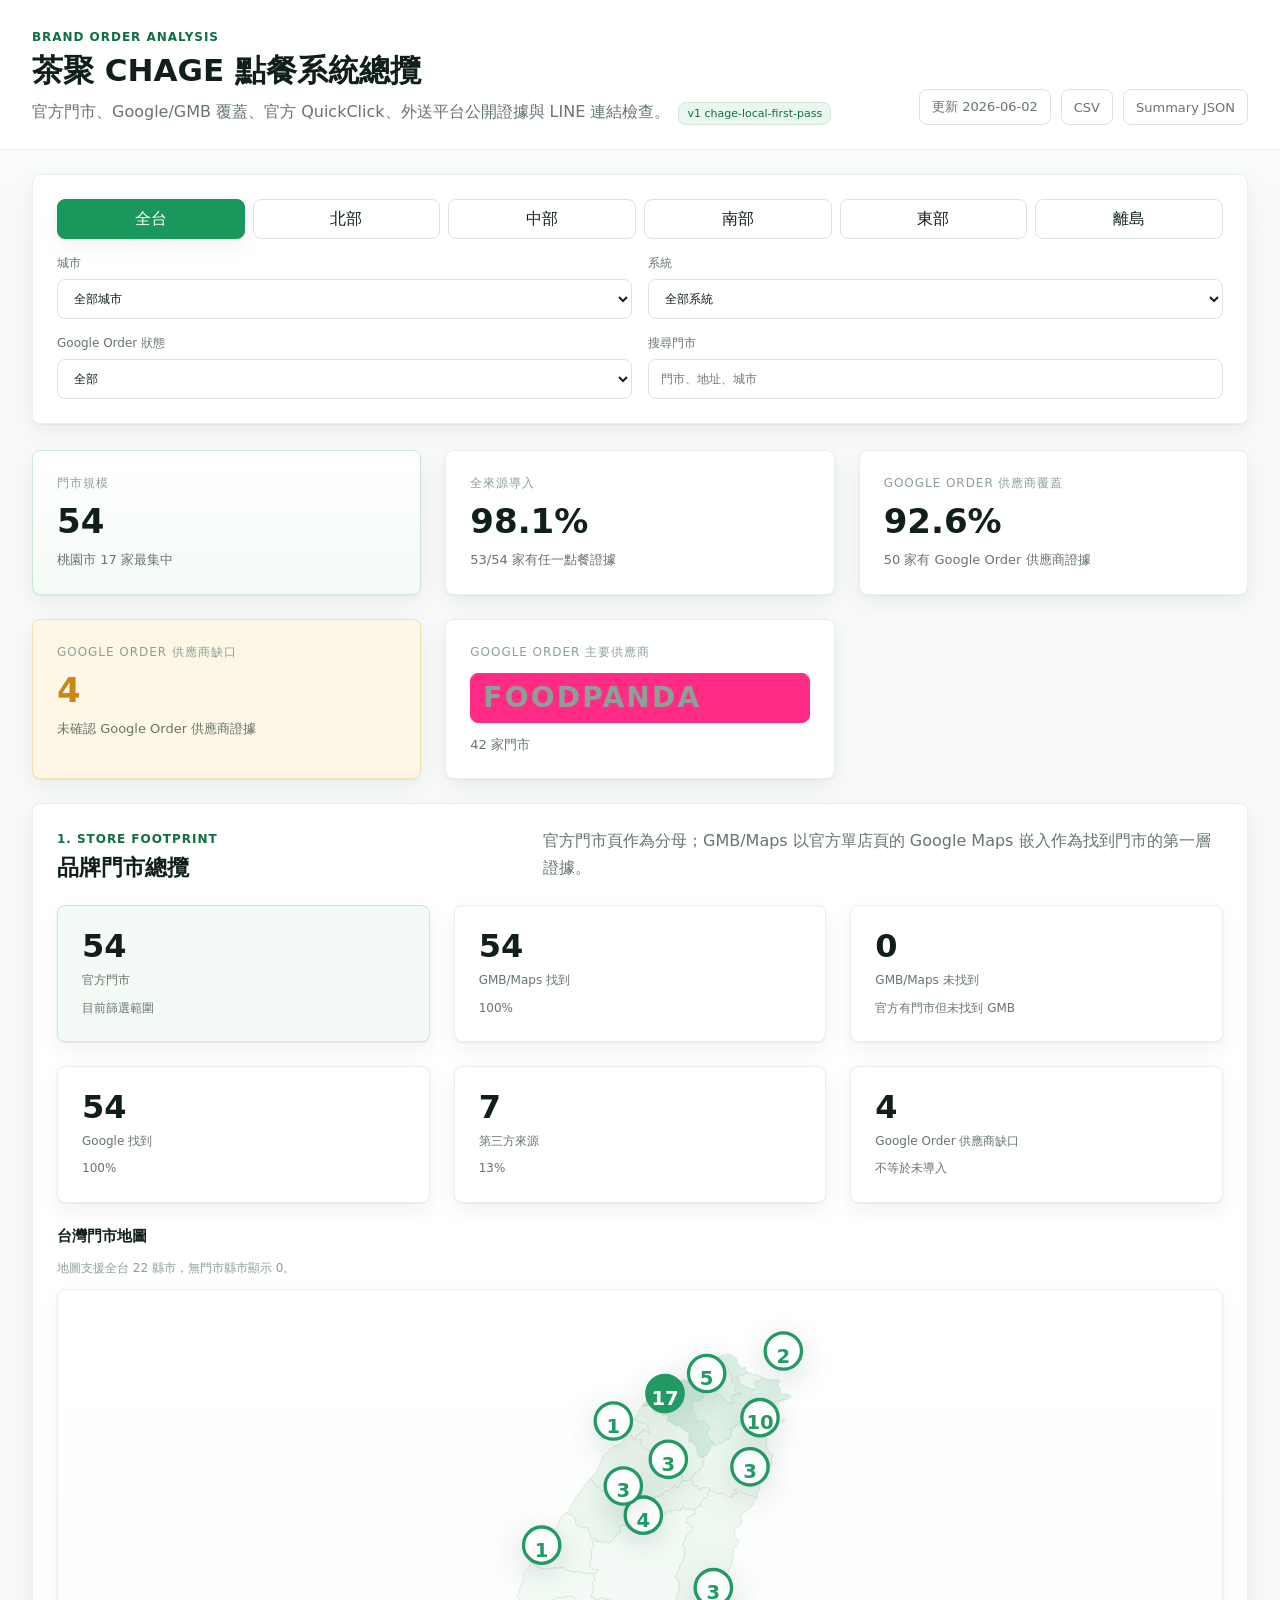
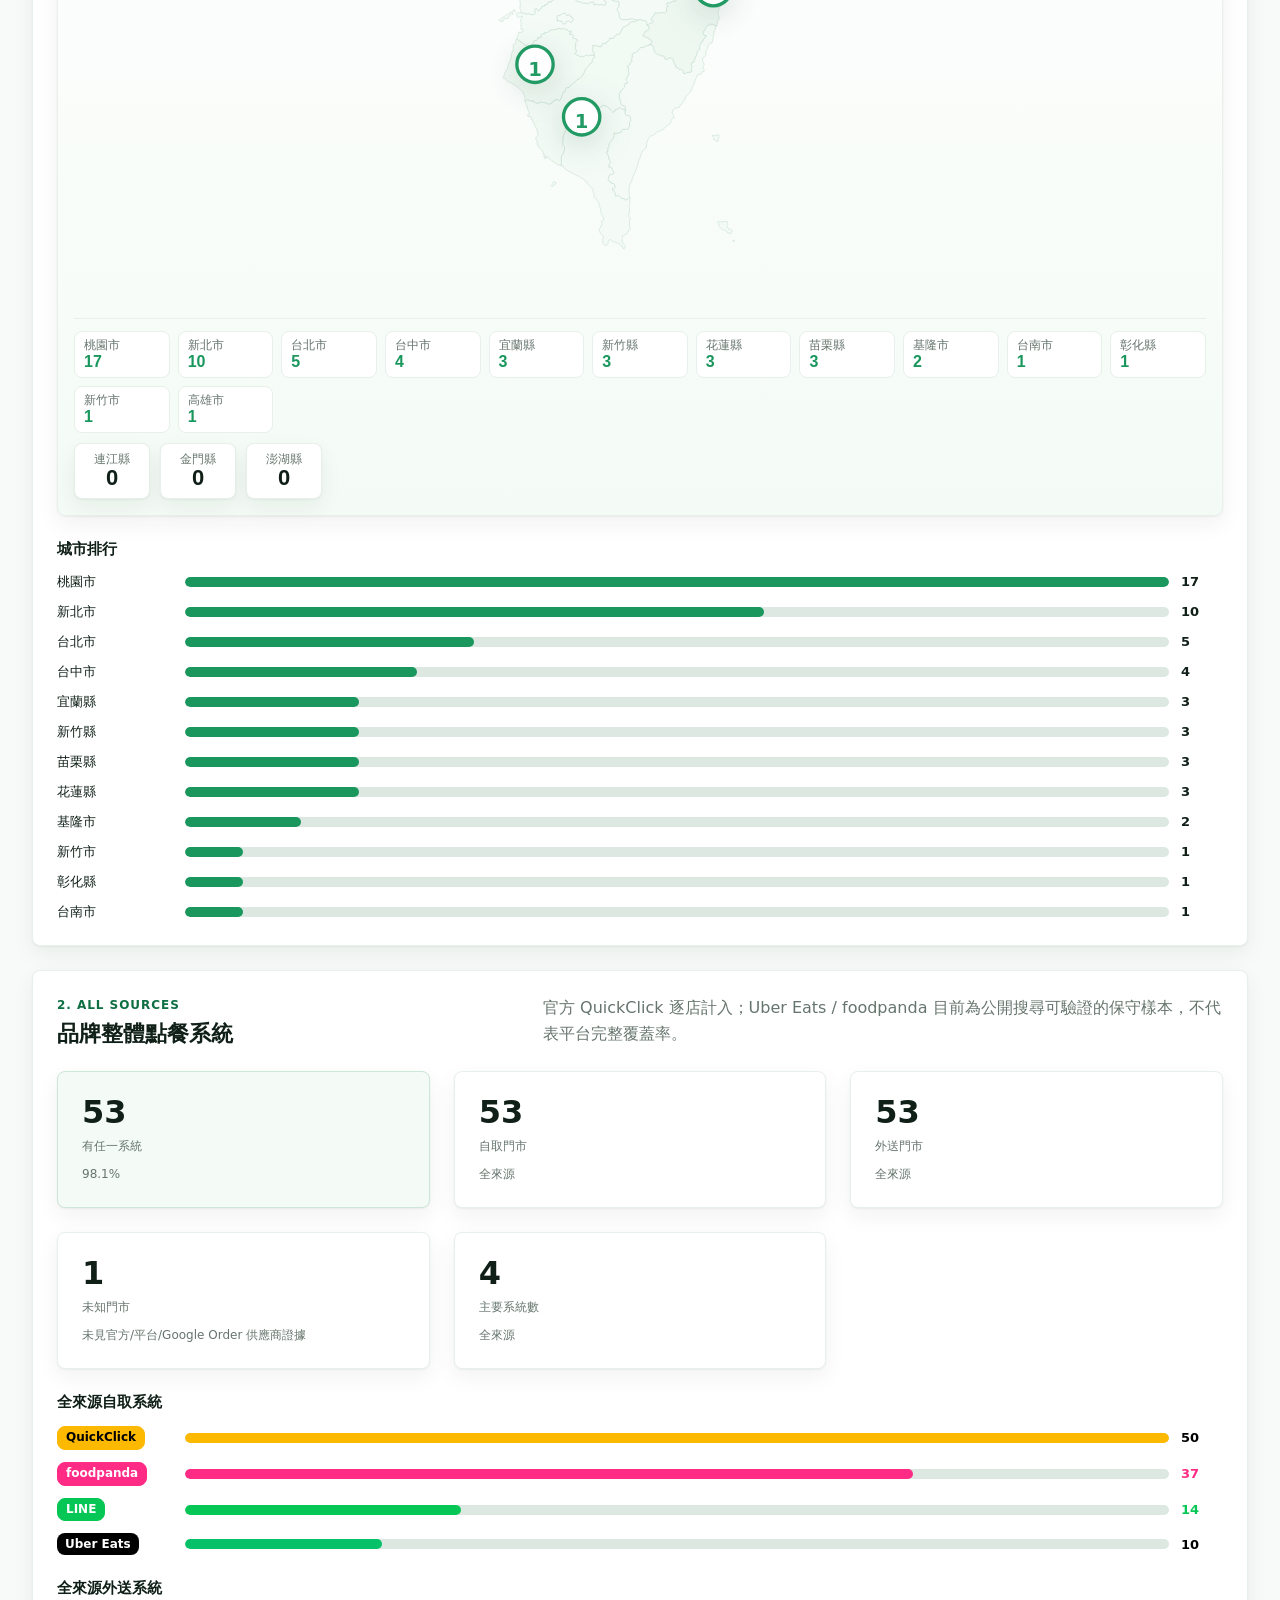
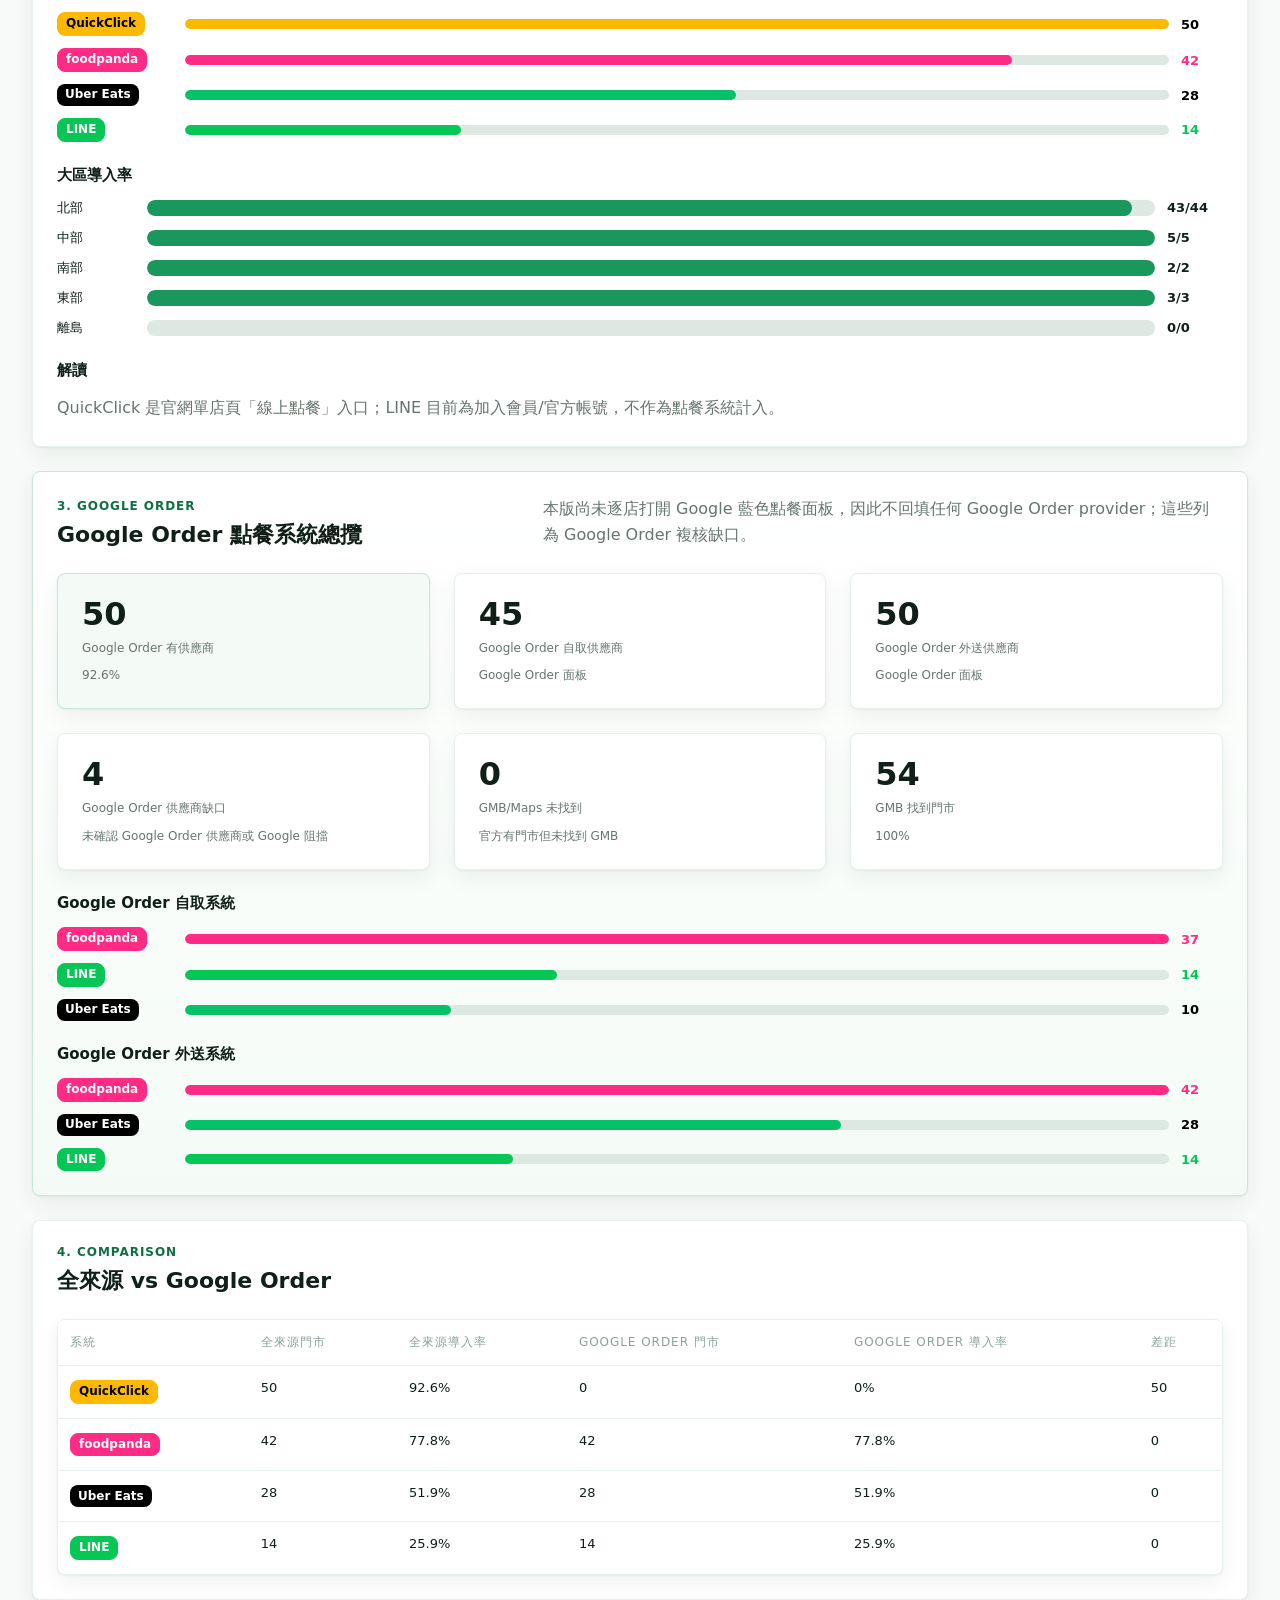
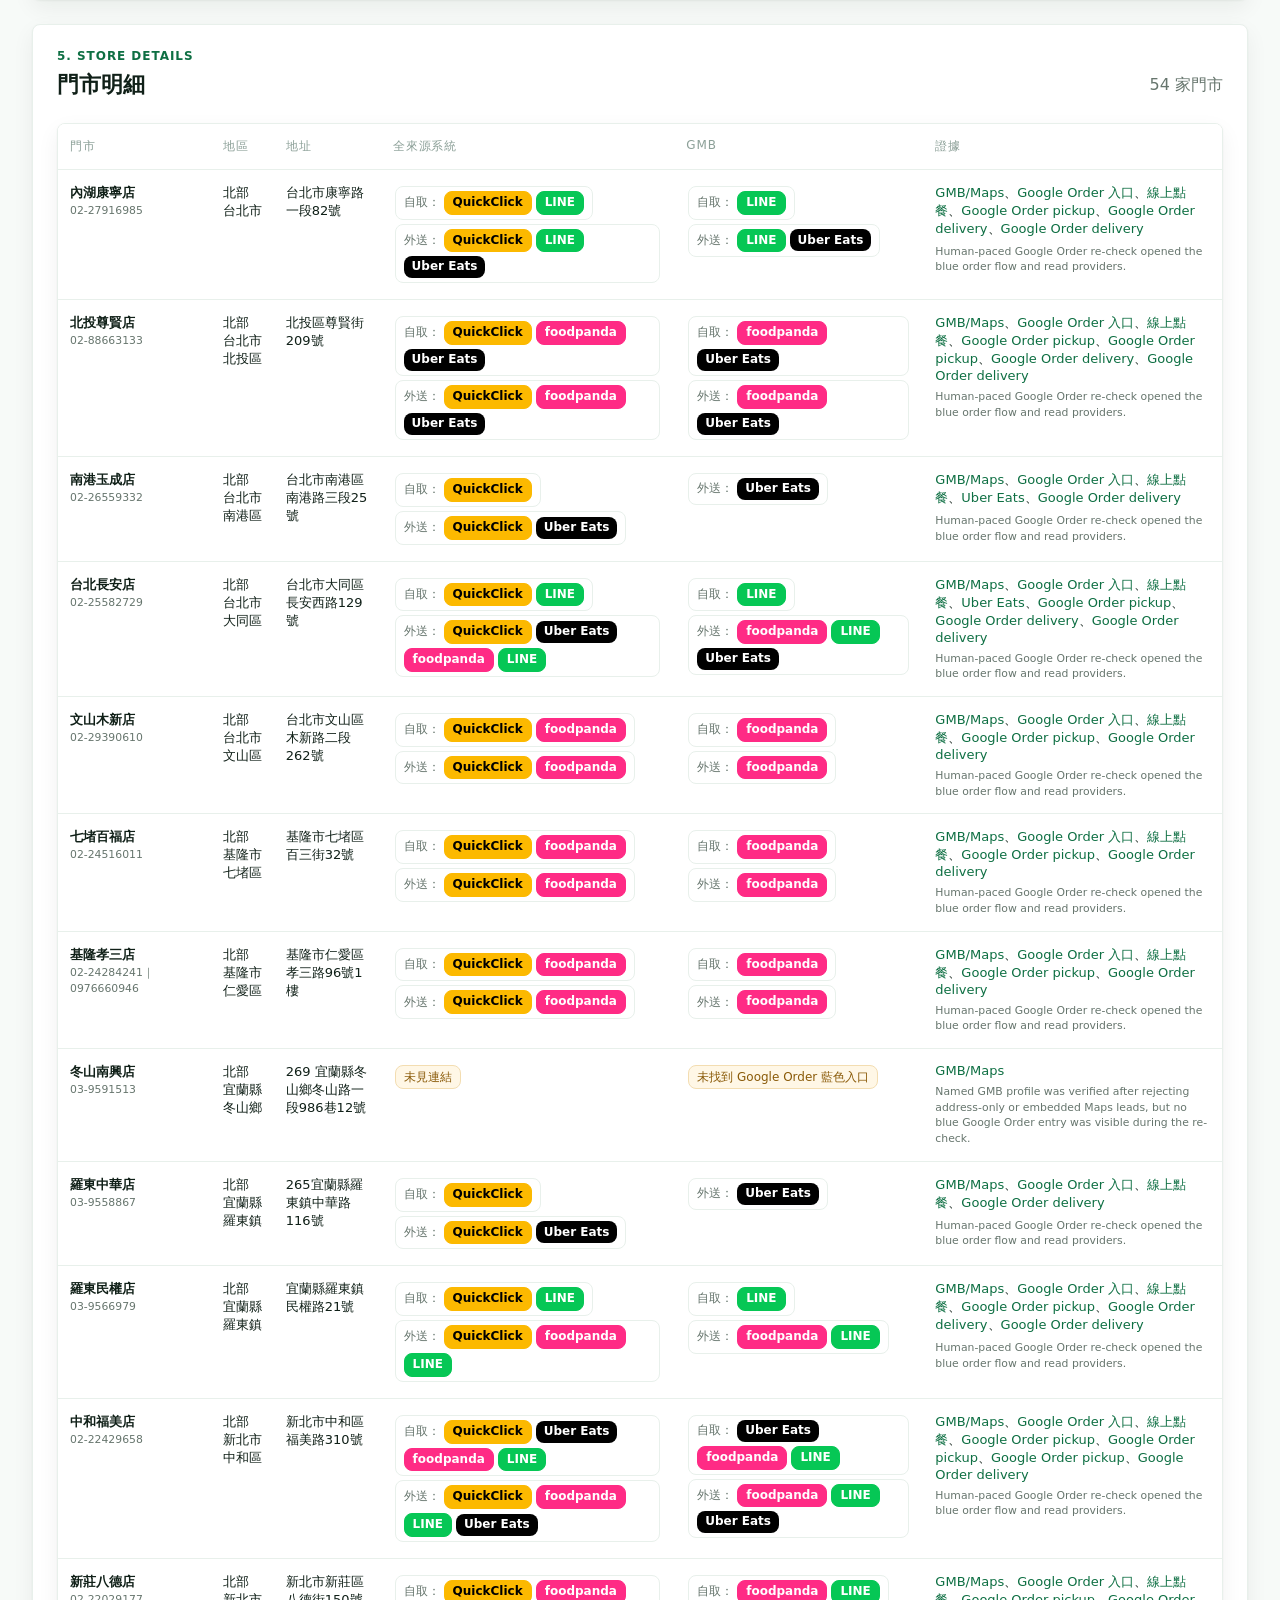
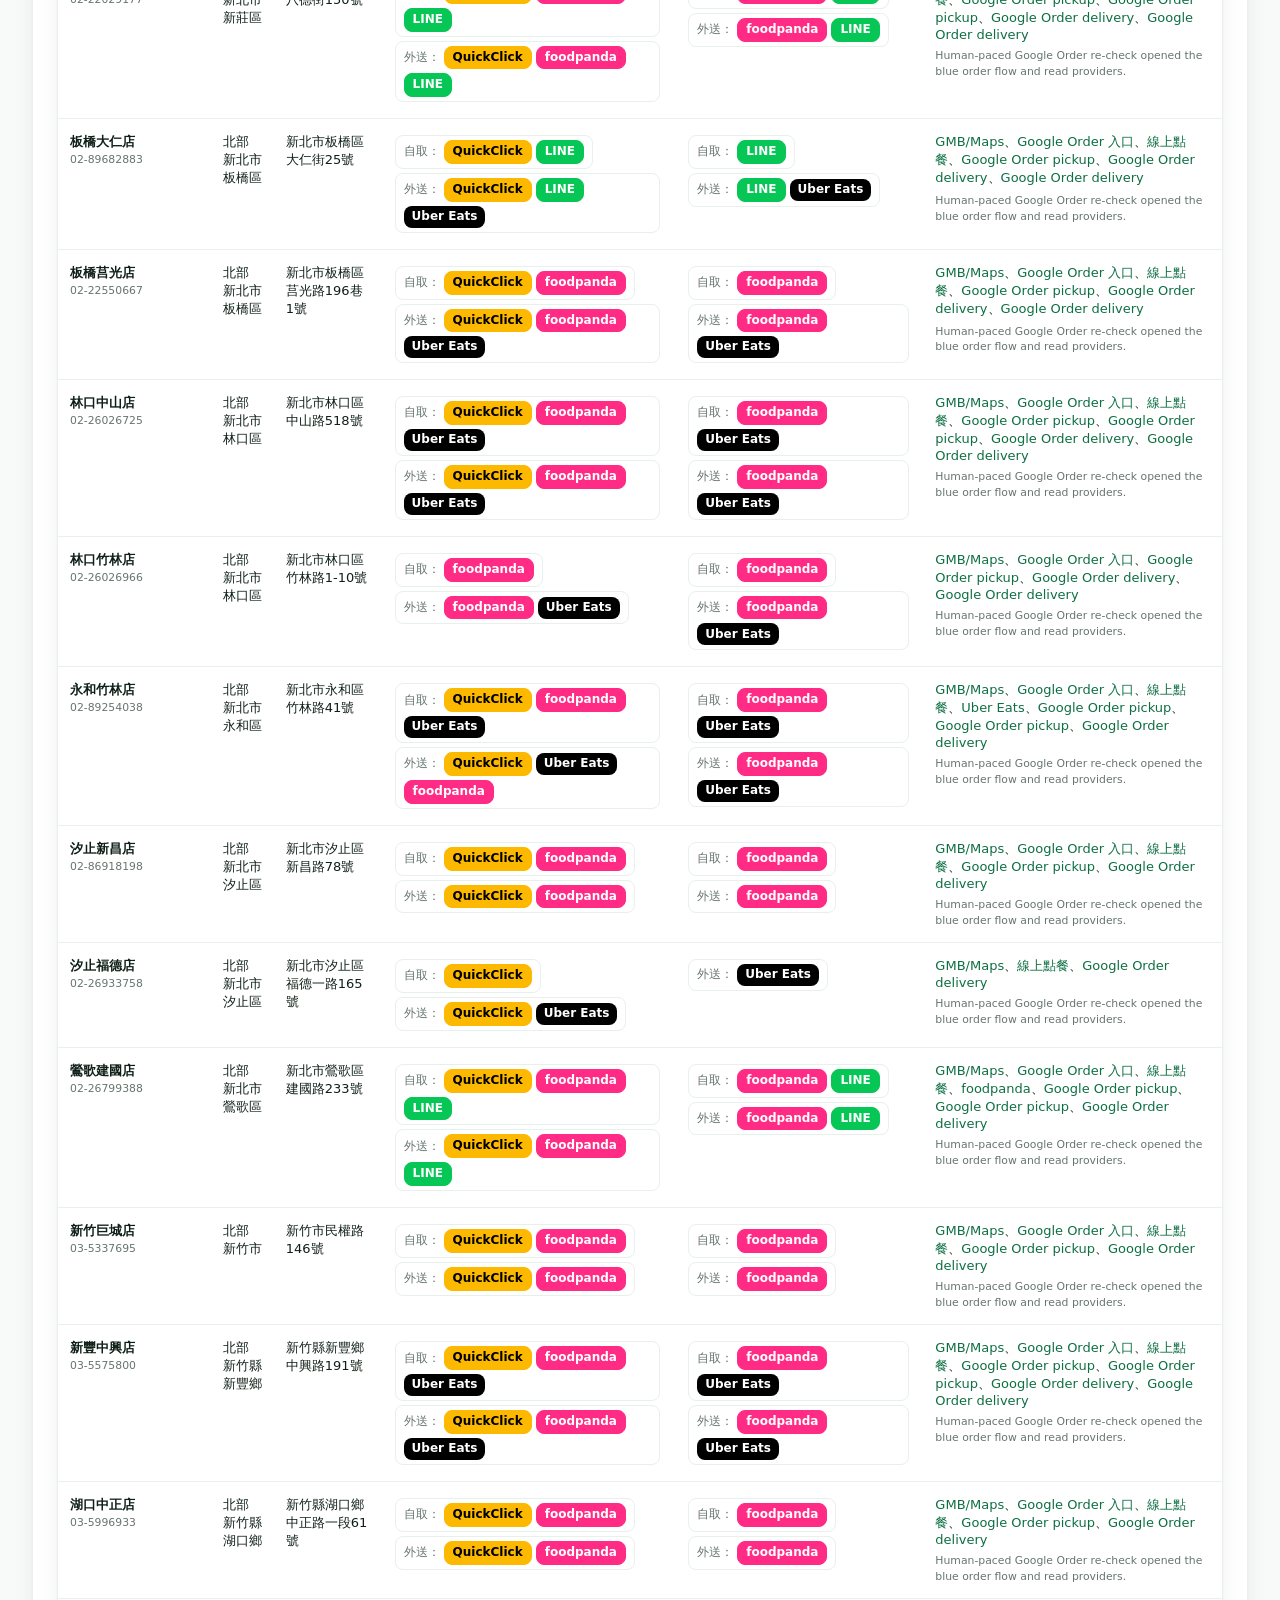
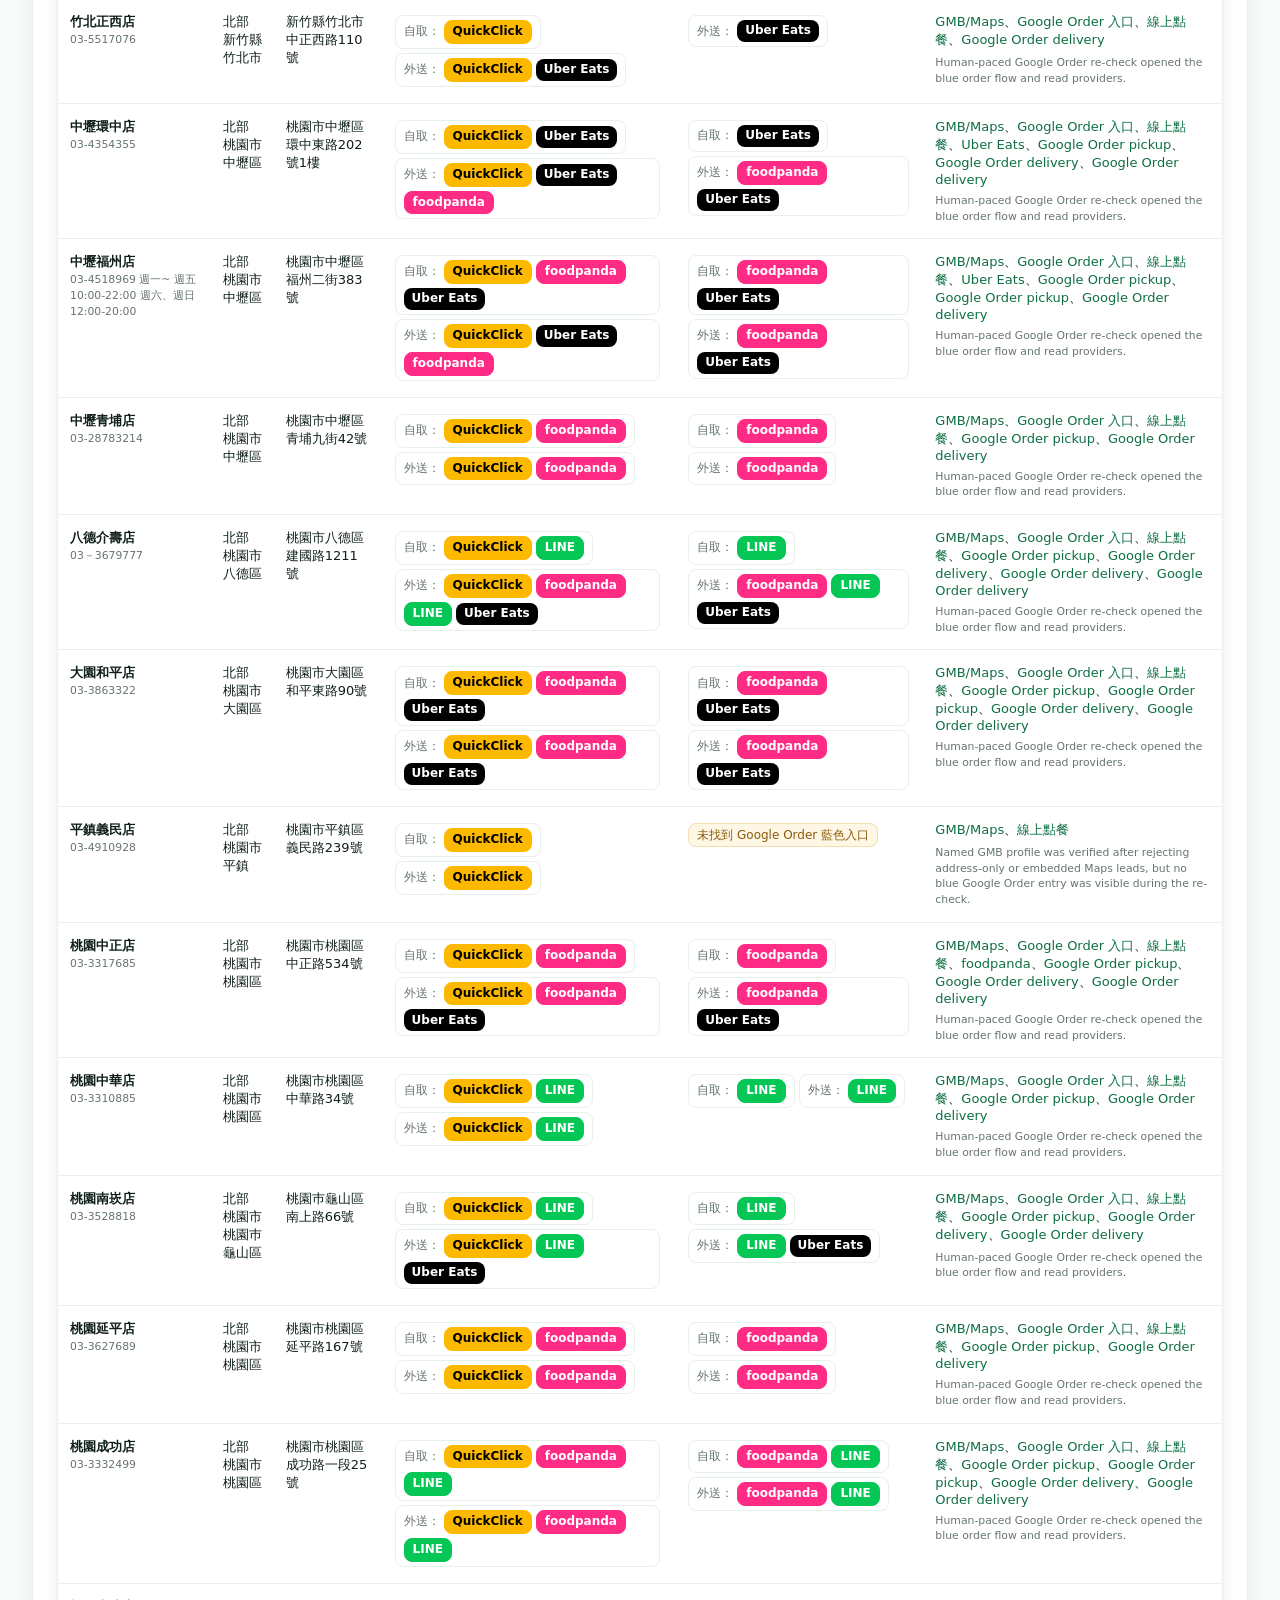
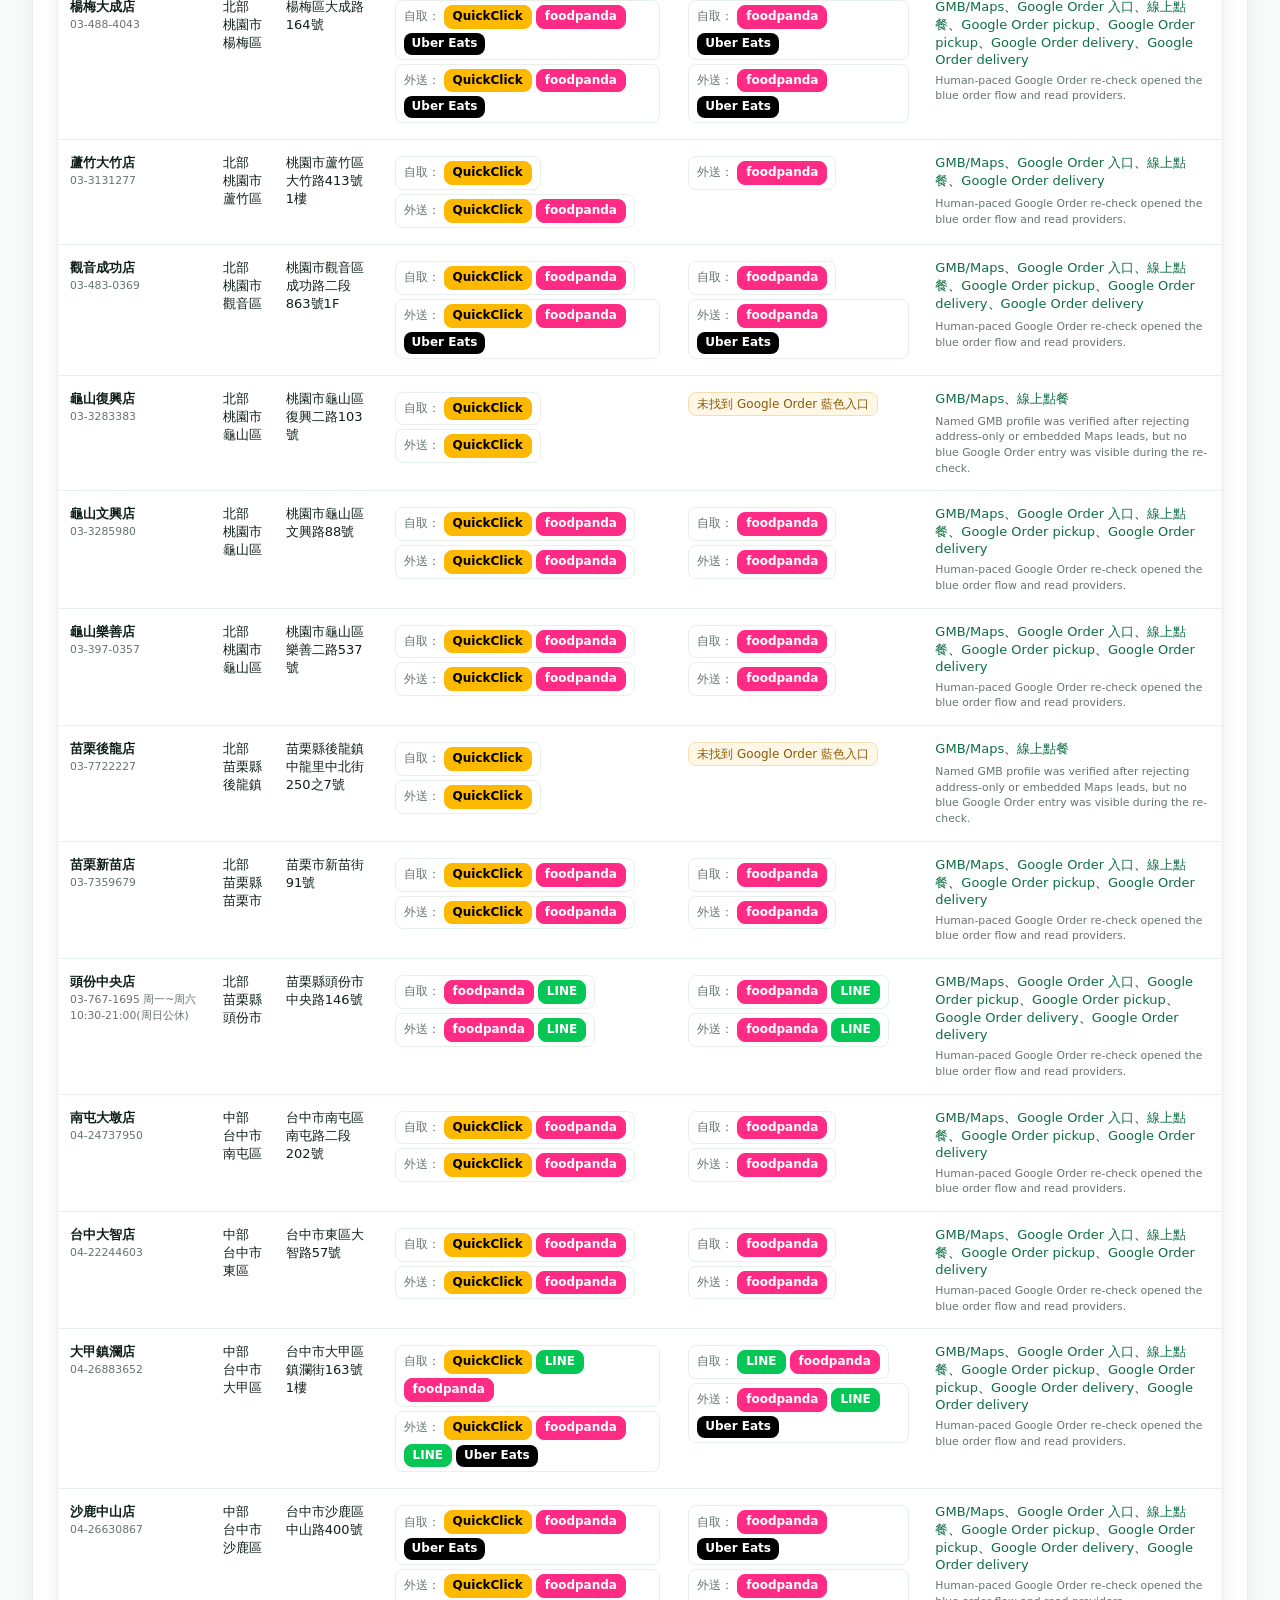
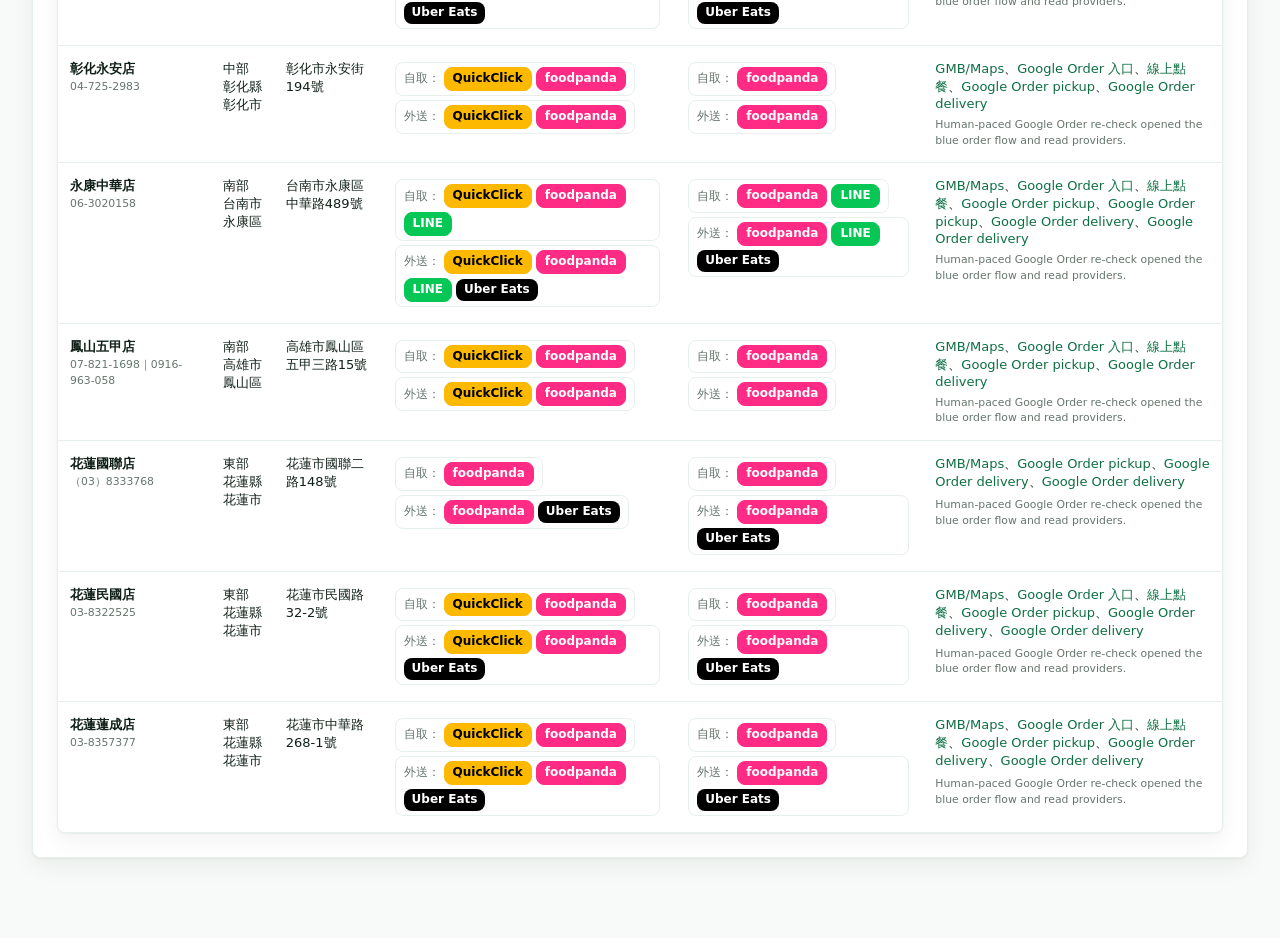
==== commit f49ddbc3: "Update brand order analysis reports" ====
--- a/chage/index.html
+++ b/chage/index.html
@@ -4,14 +4,14 @@
   <meta charset="utf-8" />
   <meta name="viewport" content="width=device-width, initial-scale=1" />
   <title>茶聚 CHAGE 點餐系統總攬</title>
-  <link rel="stylesheet" href="../styles.css?v=25" />
+  <link rel="stylesheet" href="../assets/styles.css?v=31" />
 </head>
 <body>
   <header class="topbar">
     <div>
       <p class="eyebrow">Brand Order Analysis</p>
       <h1>茶聚 CHAGE 點餐系統總攬</h1>
-      <p class="subhead">官方門市、Google/GMB 覆蓋、官方 QuickClick、外送平台公開證據與 LINE 連結檢查。<span class="version">v2 chage-google-order-audit</span></p>
+      <p class="subhead">官方門市、Google/GMB 覆蓋、官方 QuickClick、外送平台公開證據與 LINE 連結檢查。<span class="version">v1 chage-local-first-pass</span></p>
     </div>
     <div class="meta">
       <span id="generatedAt">Loading</span>
@@ -50,7 +50,7 @@
     <section class="panel">
       <div class="section-title">
         <div><p class="eyebrow">2. All Sources</p><h2>品牌整體點餐系統</h2></div>
-        <p>官方 QuickClick 逐店計入；Uber Eats / foodpanda 以公開可驗證平台頁與 Google Order 面板證據補強，來源類型分開計算。</p>
+        <p>官方 QuickClick 逐店計入；Uber Eats / foodpanda 目前為公開搜尋可驗證的保守樣本，不代表平台完整覆蓋率。</p>
       </div>
       <div class="kpi-grid" id="allSourceKpis"></div>
       <div class="split">
@@ -87,7 +87,7 @@
   </main>
 
   <script src="data-inline.js?v=1"></script>
-  <script src="../taiwan-map.js?v=18"></script>
-  <script src="../app.js?v=25"></script>
+  <script src="../assets/taiwan-map.js?v=18"></script>
+  <script src="../assets/app.js?v=31"></script>
 </body>
 </html>
--- a/assets/styles.css
+++ b/assets/styles.css
@@ -0,0 +1,1118 @@
+* {
+  box-sizing: border-box;
+}
+
+:root {
+  --bg: #f7faf8;
+  --surface: #ffffff;
+  --surface-muted: #f3f8f5;
+  --line: #e8f0eb;
+  --line-strong: #d8e5dd;
+  --ink: #102018;
+  --muted: #66756d;
+  --muted-light: #8ca098;
+  --accent: #19975d;
+  --accent-strong: #0e6f43;
+  --accent-soft: #eaf7ef;
+  --accent-wash: #f4fbf6;
+  --alert: #c98716;
+  --alert-soft: #fff7e6;
+  --track: #dce8e1;
+  --shadow-sm: 0 1px 2px rgba(16, 32, 24, .05), 0 8px 22px rgba(16, 32, 24, .06);
+}
+
+body {
+  margin: 0;
+  background:
+    linear-gradient(180deg, #ffffff 0%, var(--bg) 240px),
+    var(--bg);
+  color: var(--ink);
+  font-family: Inter, "Noto Sans TC", "Microsoft JhengHei", system-ui, sans-serif;
+  letter-spacing: 0;
+  overflow-x: hidden;
+}
+
+a {
+  color: var(--accent-strong);
+  text-decoration: none;
+}
+
+a:hover {
+  text-decoration: underline;
+}
+
+.topbar {
+  position: sticky;
+  top: 0;
+  z-index: 10;
+  display: flex;
+  align-items: flex-end;
+  justify-content: space-between;
+  gap: 24px;
+  padding: 30px 32px 24px;
+  background: rgba(255, 255, 255, .96);
+  border-bottom: 1px solid var(--line);
+  backdrop-filter: blur(14px);
+}
+
+.topbar > div,
+.controls > *,
+.segmented,
+.split > *,
+.kpi,
+.panel {
+  min-width: 0;
+}
+
+.eyebrow {
+  margin: 0 0 8px;
+  color: var(--accent-strong);
+  font-size: 12px;
+  font-weight: 700;
+  letter-spacing: .08em;
+  text-transform: uppercase;
+}
+
+.topbar h1 {
+  margin: 0;
+  color: var(--ink);
+  font-size: 31px;
+  font-weight: 700;
+  line-height: 1.18;
+  letter-spacing: 0;
+}
+
+.subhead {
+  max-width: 880px;
+  margin: 10px 0 0;
+  color: var(--muted);
+  line-height: 1.6;
+  overflow-wrap: anywhere;
+}
+
+.version {
+  display: inline-flex;
+  align-items: center;
+  margin-left: 8px;
+  padding: 2px 8px;
+  border: 1px solid var(--line-strong);
+  border-radius: 8px;
+  background: var(--accent-soft);
+  color: var(--accent-strong);
+  font-size: 11px;
+}
+
+.meta {
+  display: flex;
+  align-items: center;
+  justify-content: flex-end;
+  gap: 10px;
+  flex-wrap: wrap;
+  min-width: 300px;
+  font-size: 13px;
+}
+
+.meta span,
+.meta a {
+  display: inline-flex;
+  align-items: center;
+  min-height: 36px;
+  padding: 8px 12px;
+  border: 1px solid var(--line-strong);
+  border-radius: 8px;
+  background: #fff;
+  color: var(--muted);
+}
+
+main {
+  width: min(100%, 1680px);
+  margin: 0 auto;
+  padding: 24px 32px 56px;
+}
+
+.controls {
+  position: sticky;
+  top: 95px;
+  z-index: 8;
+  display: grid;
+  grid-template-columns: minmax(280px, 2fr) repeat(3, minmax(170px, 1fr)) minmax(260px, 1.4fr);
+  gap: 16px;
+  align-items: end;
+  margin-bottom: 26px;
+  padding: 24px;
+  border: 1px solid var(--line);
+  border-radius: 8px;
+  background: rgba(255, 255, 255, .98);
+  box-shadow: var(--shadow-sm);
+  backdrop-filter: blur(12px);
+}
+
+.segmented {
+  display: grid;
+  grid-template-columns: repeat(6, minmax(0, 1fr));
+  gap: 8px;
+}
+
+.segmented button,
+.controls select,
+.controls input {
+  width: 100%;
+  min-width: 0;
+  height: 40px;
+  border: 1px solid var(--line-strong);
+  border-radius: 8px;
+  background: #fff;
+  color: var(--ink);
+  font: inherit;
+}
+
+.segmented button {
+  padding: 0 10px;
+  cursor: pointer;
+}
+
+.segmented button.active {
+  border-color: var(--accent);
+  background: var(--accent);
+  color: #fff;
+  box-shadow: var(--shadow-sm);
+}
+
+.controls label {
+  display: flex;
+  flex-direction: column;
+  gap: 7px;
+  color: var(--muted);
+  font-size: 12px;
+  font-weight: 500;
+}
+
+.controls select,
+.controls input {
+  padding: 0 12px;
+}
+
+.insight-strip {
+  display: grid;
+  grid-template-columns: 1.05fr 1fr 1fr 1fr 1fr;
+  gap: 24px;
+  margin: 0 0 24px;
+}
+
+.insight-strip article,
+.panel,
+.kpi,
+.table-wrap {
+  border: 1px solid var(--line);
+  border-radius: 8px;
+  background: #fff;
+  box-shadow: var(--shadow-sm);
+}
+
+.insight-strip article:first-child {
+  border-color: #cce6d7;
+  background: linear-gradient(180deg, #ffffff 0%, var(--accent-wash) 100%);
+}
+
+.insight-strip article {
+  min-height: 126px;
+  padding: 24px;
+}
+
+.insight-strip span {
+  display: block;
+  color: var(--muted-light);
+  font-size: 12px;
+  font-weight: 500;
+  letter-spacing: .08em;
+  text-transform: uppercase;
+}
+
+.insight-strip strong {
+  display: block;
+  margin-top: 12px;
+  color: var(--ink);
+  font-size: 34px;
+  font-weight: 600;
+  line-height: 1;
+  letter-spacing: 0;
+}
+
+.insight-strip strong .platform-chip {
+  min-height: 38px;
+  padding: 8px 12px;
+  font-size: 28px;
+  font-weight: 700;
+}
+
+.insight-strip p {
+  margin: 12px 0 0;
+  color: var(--muted);
+  font-size: 13px;
+  line-height: 1.5;
+}
+
+.insight-strip .warn {
+  border-color: #f3ddb1;
+  background: var(--alert-soft);
+}
+
+.insight-strip .warn strong {
+  color: var(--alert);
+}
+
+.panel {
+  margin: 0 0 24px;
+  padding: 24px;
+}
+
+.panel.warning {
+  border-color: #cce6d7;
+  background: linear-gradient(180deg, #ffffff 0%, var(--accent-wash) 100%);
+}
+
+.section-title {
+  display: flex;
+  align-items: flex-end;
+  justify-content: space-between;
+  gap: 24px;
+  margin-bottom: 24px;
+}
+
+.section-title h2 {
+  margin: 0;
+  color: var(--ink);
+  font-size: 22px;
+  font-weight: 700;
+  line-height: 1.25;
+}
+
+.section-title p:last-child {
+  max-width: 680px;
+  margin: 0;
+  color: var(--muted);
+  line-height: 1.65;
+}
+
+.kpi-grid {
+  display: grid;
+  grid-template-columns: repeat(6, minmax(0, 1fr));
+  gap: 24px;
+  margin-bottom: 24px;
+}
+
+.kpi {
+  min-height: 112px;
+  padding: 24px;
+}
+
+.kpi:first-child {
+  border-color: #cce6d7;
+  background: var(--accent-wash);
+}
+
+.kpi strong {
+  display: block;
+  color: var(--ink);
+  font-size: 32px;
+  font-weight: 600;
+  line-height: 1;
+  letter-spacing: 0;
+}
+
+.kpi span {
+  display: block;
+  margin-top: 10px;
+  color: var(--muted);
+  font-size: 12px;
+  line-height: 1.45;
+}
+
+.split {
+  display: grid;
+  grid-template-columns: minmax(0, 1.1fr) minmax(0, .9fr);
+  gap: 24px;
+}
+
+.split h3 {
+  margin: 0 0 14px;
+  color: var(--ink);
+  font-size: 15px;
+  font-weight: 700;
+}
+
+.map-layout {
+  grid-template-columns: minmax(620px, 1.45fr) minmax(320px, .55fr);
+  align-items: start;
+}
+
+.map-source {
+  margin: 0 0 12px;
+  color: var(--muted-light);
+  font-size: 12px;
+}
+
+.taiwan-map {
+  position: relative;
+  min-height: 0;
+  overflow: visible;
+  padding: 16px;
+  border: 1px solid var(--line);
+  border-radius: 8px;
+  background:
+    linear-gradient(180deg, #ffffff 0%, #f4fbf6 100%);
+  box-shadow: var(--shadow-sm);
+}
+
+.taiwan-map svg {
+  display: block;
+  position: relative;
+  width: min(100%, 720px);
+  height: 620px;
+  margin: 0 auto;
+  opacity: .96;
+}
+
+.map-outline path {
+  fill: color-mix(in srgb, #f4fbf6 calc(100% - var(--i, 0) * 42%), #9fd6b8 calc(var(--i, 0) * 42%));
+  stroke: #b8d4c5;
+  stroke-width: .45;
+  vector-effect: non-scaling-stroke;
+}
+
+.county-node {
+  cursor: pointer;
+}
+
+.county-node.dimmed {
+  opacity: .25;
+}
+
+.county-node.dimmed .map-label,
+.map-label-node.dimmed .map-label {
+  opacity: .5;
+}
+
+.county-node.no-count .map-label,
+.map-label-node.no-count .map-label {
+  opacity: .55;
+}
+
+.county-node:hover path,
+.county-node.active path {
+  fill: #ccebd8;
+  stroke: var(--accent);
+  stroke-width: .9;
+}
+
+.map-marker-node {
+  pointer-events: none;
+}
+
+.map-marker-node circle {
+  fill: #fff;
+  stroke: var(--accent);
+  stroke-width: .4px;
+  filter: drop-shadow(0 1px 2px rgba(30, 77, 61, .18));
+}
+
+.map-marker-node text {
+  fill: var(--accent);
+  font-size: 2.35px;
+  font-weight: 800;
+  text-anchor: middle;
+  dominant-baseline: middle;
+  stroke: none;
+}
+
+.map-marker-node.top-count circle,
+.map-marker-node.active circle {
+  fill: var(--accent);
+}
+
+.map-marker-node.top-count text,
+.map-marker-node.active text {
+  fill: #fff;
+}
+
+.map-tooltip {
+  position: absolute;
+  z-index: 3;
+  max-width: 180px;
+  padding: 7px 9px;
+  border: 1px solid var(--line);
+  border-radius: 8px;
+  background: rgba(255, 255, 255, .97);
+  box-shadow: var(--shadow-sm);
+  color: var(--ink);
+  font-size: 12px;
+  font-weight: 650;
+  opacity: 0;
+  pointer-events: none;
+  transform: translateY(4px);
+  transition: opacity .12s ease, transform .12s ease;
+}
+
+.map-tooltip.visible {
+  opacity: 1;
+  transform: translateY(0);
+}
+
+.map-chip-panel {
+  display: grid;
+  grid-template-columns: repeat(auto-fit, minmax(88px, 1fr));
+  gap: 8px;
+  margin-top: 12px;
+  padding-top: 12px;
+  border-top: 1px solid var(--line);
+}
+
+.city-chip {
+  min-height: 42px;
+  padding: 7px 9px;
+  border: 1px solid var(--line);
+  border-radius: 8px;
+  background: #fff;
+  color: var(--muted);
+  text-align: left;
+  cursor: pointer;
+}
+
+.city-chip.active,
+.city-chip:hover {
+  border-color: var(--accent);
+  background: #eff8f2;
+}
+
+.city-chip span {
+  display: block;
+  font-size: 12px;
+  line-height: 1.15;
+}
+
+.city-chip strong {
+  display: block;
+  color: var(--accent);
+  font-size: 16px;
+  line-height: 1.1;
+}
+
+.map-label {
+  pointer-events: none;
+}
+
+.map-label text {
+  text-anchor: middle;
+  paint-order: stroke;
+  stroke: rgba(255, 255, 255, .94);
+  stroke-linejoin: round;
+}
+
+.map-city {
+  display: block;
+  fill: #42564d;
+  font-size: 1.36px;
+  font-weight: 650;
+  stroke-width: .26px;
+}
+
+.zero-city {
+  fill: #9aa9a1;
+  font-size: 1.18px;
+  font-weight: 600;
+  stroke-width: .22px;
+}
+
+.map-count {
+  fill: var(--accent);
+  font-size: 3.1px;
+  font-weight: 700;
+  stroke-width: .48px;
+}
+
+.county-node.top-count .map-count,
+.county-node.active .map-count,
+.county-node:hover .map-count,
+.map-label-node.top-count .map-count,
+.map-label-node.active .map-count {
+  fill: var(--accent);
+  stroke: rgba(255, 255, 255, .98);
+}
+
+.county-node.active .map-city,
+.county-node:hover .map-city,
+.map-label-node.active .map-city {
+  fill: var(--ink);
+}
+
+.county-node.active .map-city,
+.map-label-node.active .map-city {
+  font-size: 1.72px;
+}
+
+.county-node.active .map-count,
+.map-label-node.active .map-count {
+  font-size: 3.7px;
+}
+
+.island-strip {
+  display: flex;
+  gap: 10px;
+  flex-wrap: wrap;
+  margin-top: 10px;
+}
+
+.island-chip {
+  min-width: 76px;
+  padding: 9px 10px;
+  border: 1px solid var(--line);
+  border-radius: 8px;
+  background: #fff;
+  box-shadow: var(--shadow-sm);
+  color: var(--muted);
+  text-align: center;
+  cursor: pointer;
+}
+
+.island-chip.dimmed {
+  opacity: .35;
+}
+
+.island-chip span {
+  display: block;
+  font-size: 12px;
+  line-height: 1.1;
+}
+
+.island-chip strong {
+  display: block;
+  color: var(--ink);
+  font-size: 22px;
+  font-weight: 600;
+  line-height: 1;
+}
+
+.island-chip.active {
+  border-color: var(--accent);
+  color: var(--ink);
+  outline: 2px solid #ccebd8;
+}
+
+.island-chip.active strong,
+.island-chip.has-count strong {
+  color: var(--accent);
+}
+
+.county-card {
+  position: absolute;
+  left: calc(var(--x) * 1%);
+  top: calc(var(--y) * 1%);
+  min-width: 74px;
+  padding: 9px 10px;
+  transform: translate(-50%, -50%);
+  border: 1px solid var(--line);
+  border-radius: 8px;
+  background: #fff;
+  box-shadow: var(--shadow-sm);
+  color: var(--muted);
+  text-align: center;
+  cursor: pointer;
+  transition: transform .15s, border-color .15s, opacity .15s;
+}
+
+.county-card span {
+  display: block;
+  font-size: 12px;
+  line-height: 1.1;
+}
+
+.county-card strong {
+  display: block;
+  color: var(--ink);
+  font-size: 23px;
+  font-weight: 600;
+  line-height: 1;
+}
+
+.county-card.has-count strong {
+  color: var(--accent);
+}
+
+.county-card.top-count,
+.county-card.active {
+  border-color: var(--accent);
+  outline: 2px solid #ccebd8;
+  color: var(--ink);
+}
+
+.county-card:hover {
+  transform: translate(-50%, -53%);
+  border-color: var(--accent);
+}
+
+.bars,
+.matrix {
+  display: flex;
+  flex-direction: column;
+  gap: 12px;
+}
+
+.bar-row {
+  display: grid;
+  grid-template-columns: 116px minmax(120px, 1fr) 42px;
+  gap: 12px;
+  align-items: center;
+  color: var(--ink);
+  font-size: 13px;
+}
+
+.bar-row span {
+  min-width: 0;
+  overflow: hidden;
+  text-overflow: ellipsis;
+  white-space: nowrap;
+}
+
+.bar-track {
+  height: 10px;
+  overflow: hidden;
+  border-radius: 8px;
+  background: var(--track);
+}
+
+.bar-fill,
+.bar-fill.alt {
+  height: 100%;
+  border-radius: 8px;
+  background: var(--accent);
+}
+
+.platform-row.platform-brand-nidin .bar-fill {
+  background: #0098ff;
+}
+
+.platform-row.platform-brand-uber-eats .bar-fill {
+  background: #06c167;
+}
+
+.platform-row.platform-brand-foodpanda .bar-fill {
+  background: #ff2b85;
+}
+
+.platform-row.platform-brand-line .bar-fill {
+  background: #06c755;
+}
+
+.platform-row.platform-brand-quickclick .bar-fill {
+  background: #fcb900;
+}
+
+.platform-row.platform-brand-nidin b {
+  color: #0098ff;
+}
+
+.platform-row.platform-brand-uber-eats b {
+  color: #000000;
+}
+
+.platform-row.platform-brand-foodpanda b {
+  color: #ff2b85;
+}
+
+.platform-row.platform-brand-line b {
+  color: #06c755;
+}
+
+.platform-row.platform-brand-quickclick b {
+  color: #000000;
+}
+
+.matrix-row {
+  display: grid;
+  grid-template-columns: 78px minmax(120px, 1fr) 56px;
+  gap: 12px;
+  align-items: center;
+  font-size: 13px;
+}
+
+.matrix-track {
+  height: 16px;
+  overflow: hidden;
+  border-radius: 8px;
+  background: var(--track);
+}
+
+.matrix-fill {
+  height: 100%;
+  border-radius: 8px;
+  background: var(--accent);
+}
+
+.compact {
+  margin-top: 24px;
+}
+
+.note,
+.muted {
+  margin: 0;
+  color: var(--muted);
+  line-height: 1.75;
+}
+
+.table-wrap {
+  overflow: auto;
+}
+
+table {
+  width: 100%;
+  border-collapse: separate;
+  border-spacing: 0;
+  background: #fff;
+  font-size: 13px;
+}
+
+th,
+td {
+  padding: 14px 12px;
+  border-bottom: 1px solid var(--line);
+  text-align: left;
+  vertical-align: top;
+}
+
+th {
+  position: sticky;
+  top: 0;
+  z-index: 1;
+  background: #fff;
+  color: var(--muted-light);
+  font-size: 12px;
+  font-weight: 500;
+  letter-spacing: .08em;
+  text-transform: uppercase;
+}
+
+tbody tr:hover {
+  background: var(--surface-muted);
+}
+
+tr:last-child td {
+  border-bottom: 0;
+}
+
+td small {
+  color: var(--muted);
+}
+
+.review-note {
+  display: block;
+  max-width: 620px;
+  margin-top: 6px;
+  color: var(--muted);
+  line-height: 1.45;
+}
+
+.pill {
+  display: inline-flex;
+  align-items: center;
+  margin: 2px;
+  padding: 4px 8px;
+  border: 1px solid var(--line);
+  border-radius: 8px;
+  background: var(--accent-wash);
+  color: var(--ink);
+  font-size: 12px;
+  line-height: 1.2;
+}
+
+.mode-pill {
+  display: inline-flex;
+  align-items: center;
+  flex-wrap: wrap;
+  gap: 4px;
+  margin: 2px;
+  padding: 4px 8px;
+  border: 1px solid var(--line);
+  border-radius: 8px;
+  background: #fff;
+  color: var(--muted);
+  font-size: 12px;
+  line-height: 1.3;
+}
+
+.mode-pill.gap {
+  border-color: #f3ddb1;
+  background: var(--alert-soft);
+}
+
+.platform-logo,
+.platform-chip {
+  display: inline-flex;
+  align-items: center;
+  justify-content: center;
+  max-width: 100%;
+  min-height: 22px;
+  padding: 4px 8px;
+  border-radius: 8px;
+  background: #f3f8f5;
+  color: var(--ink);
+  font-size: 12px;
+  font-weight: 700;
+  line-height: 1.15;
+  white-space: nowrap;
+}
+
+.platform-logo {
+  min-width: 76px;
+  border-radius: 8px;
+  font-weight: 800;
+  letter-spacing: 0;
+}
+
+.platform-logo.platform-nidin {
+  background: #0098ff;
+  color: #ffffff;
+  border: 1px solid #0098ff;
+}
+
+.platform-logo.platform-uber-eats {
+  background: #000000;
+  color: #ffffff;
+}
+
+.platform-logo.platform-uber-eats::first-letter {
+  color: #06c167;
+}
+
+.platform-logo.platform-foodpanda {
+  background: #ff2b85;
+  color: #ffffff;
+  border: 1px solid #ff2b85;
+  text-transform: lowercase;
+}
+
+.platform-logo.platform-line {
+  background: #06c755;
+  color: #ffffff;
+  border: 1px solid #06c755;
+}
+
+.platform-logo.platform-quickclick {
+  background: #fcb900;
+  color: #000000;
+  border: 1px solid #fcb900;
+}
+
+.platform-nidin {
+  background: #0098ff;
+  color: #ffffff;
+  border: 1px solid #0098ff;
+}
+
+.platform-uber-eats {
+  background: #000000;
+  color: #ffffff;
+}
+
+.platform-foodpanda {
+  background: #ff2b85;
+  color: #ffffff;
+  border: 1px solid #ff2b85;
+}
+
+.platform-line {
+  background: #06c755;
+  color: #ffffff;
+  border: 1px solid #06c755;
+}
+
+.platform-quickclick {
+  background: #fcb900;
+  color: #000000;
+  border: 1px solid #fcb900;
+}
+
+.pill.market {
+  border-color: #cce6d7;
+  background: var(--accent-soft);
+  color: var(--accent-strong);
+}
+
+.pill.gap {
+  border-color: #f3ddb1;
+  background: var(--alert-soft);
+  color: #8a5a08;
+}
+
+.details table {
+  min-width: 980px;
+}
+
+@media (max-width: 1280px) {
+  .controls {
+    position: static;
+    grid-template-columns: 1fr 1fr;
+  }
+
+  .segmented {
+    grid-column: 1 / -1;
+  }
+
+  .insight-strip,
+  .kpi-grid {
+    grid-template-columns: repeat(3, minmax(0, 1fr));
+  }
+
+  .map-layout,
+  .split {
+    grid-template-columns: 1fr;
+  }
+
+  .taiwan-map svg {
+    width: min(100%, 680px);
+    height: 600px;
+  }
+}
+
+@media (max-width: 760px) {
+  .topbar {
+    position: static;
+    display: block;
+    padding: 20px 16px;
+  }
+
+  .topbar h1 {
+    font-size: 24px;
+  }
+
+  .subhead {
+    font-size: 14px;
+  }
+
+  .meta {
+    justify-content: flex-start;
+    min-width: 0;
+    margin-top: 16px;
+  }
+
+  .meta span,
+  .meta a {
+    min-height: 34px;
+    padding: 7px 10px;
+  }
+
+  main {
+    padding: 16px;
+  }
+
+  .controls {
+    grid-template-columns: 1fr;
+    gap: 16px;
+    padding: 20px;
+  }
+
+  .segmented {
+    grid-template-columns: 1fr;
+  }
+
+  .insight-strip,
+  .kpi-grid {
+    grid-template-columns: 1fr;
+    gap: 16px;
+  }
+
+  .insight-strip article {
+    min-height: 112px;
+    padding: 18px;
+  }
+
+  .insight-strip strong {
+    font-size: 26px;
+  }
+
+  .panel {
+    padding: 20px;
+  }
+
+  .section-title {
+    display: block;
+  }
+
+  .section-title h2 {
+    font-size: 20px;
+  }
+
+  .section-title p:last-child {
+    margin-top: 10px;
+    font-size: 14px;
+  }
+
+  .kpi {
+    min-height: 92px;
+    padding: 18px;
+  }
+
+  .kpi strong {
+    font-size: 26px;
+  }
+
+  .taiwan-map svg {
+    width: 100%;
+    height: 500px;
+  }
+
+  .island-strip {
+    gap: 8px;
+  }
+
+  .island-chip {
+    min-width: 64px;
+    padding: 7px 8px;
+  }
+
+  .island-chip strong {
+    font-size: 18px;
+  }
+
+  .map-chip-panel {
+    grid-template-columns: repeat(auto-fit, minmax(78px, 1fr));
+  }
+
+  .bar-row {
+    grid-template-columns: 96px minmax(90px, 1fr) 32px;
+    gap: 8px;
+  }
+
+  .details table {
+    min-width: 780px;
+  }
+}
+
+@media (max-width: 420px) {
+  .topbar h1 {
+    font-size: 22px;
+  }
+
+  .controls {
+    padding: 16px;
+  }
+
+  .segmented button,
+  .controls select,
+  .controls input {
+    height: 38px;
+  }
+
+  .taiwan-map svg {
+    height: 460px;
+  }
+}
+
+@media (max-width: 520px) {
+  .topbar,
+  main {
+    width: min(100%, 390px);
+    max-width: 100%;
+    margin-left: 0;
+    margin-right: 0;
+  }
+}
